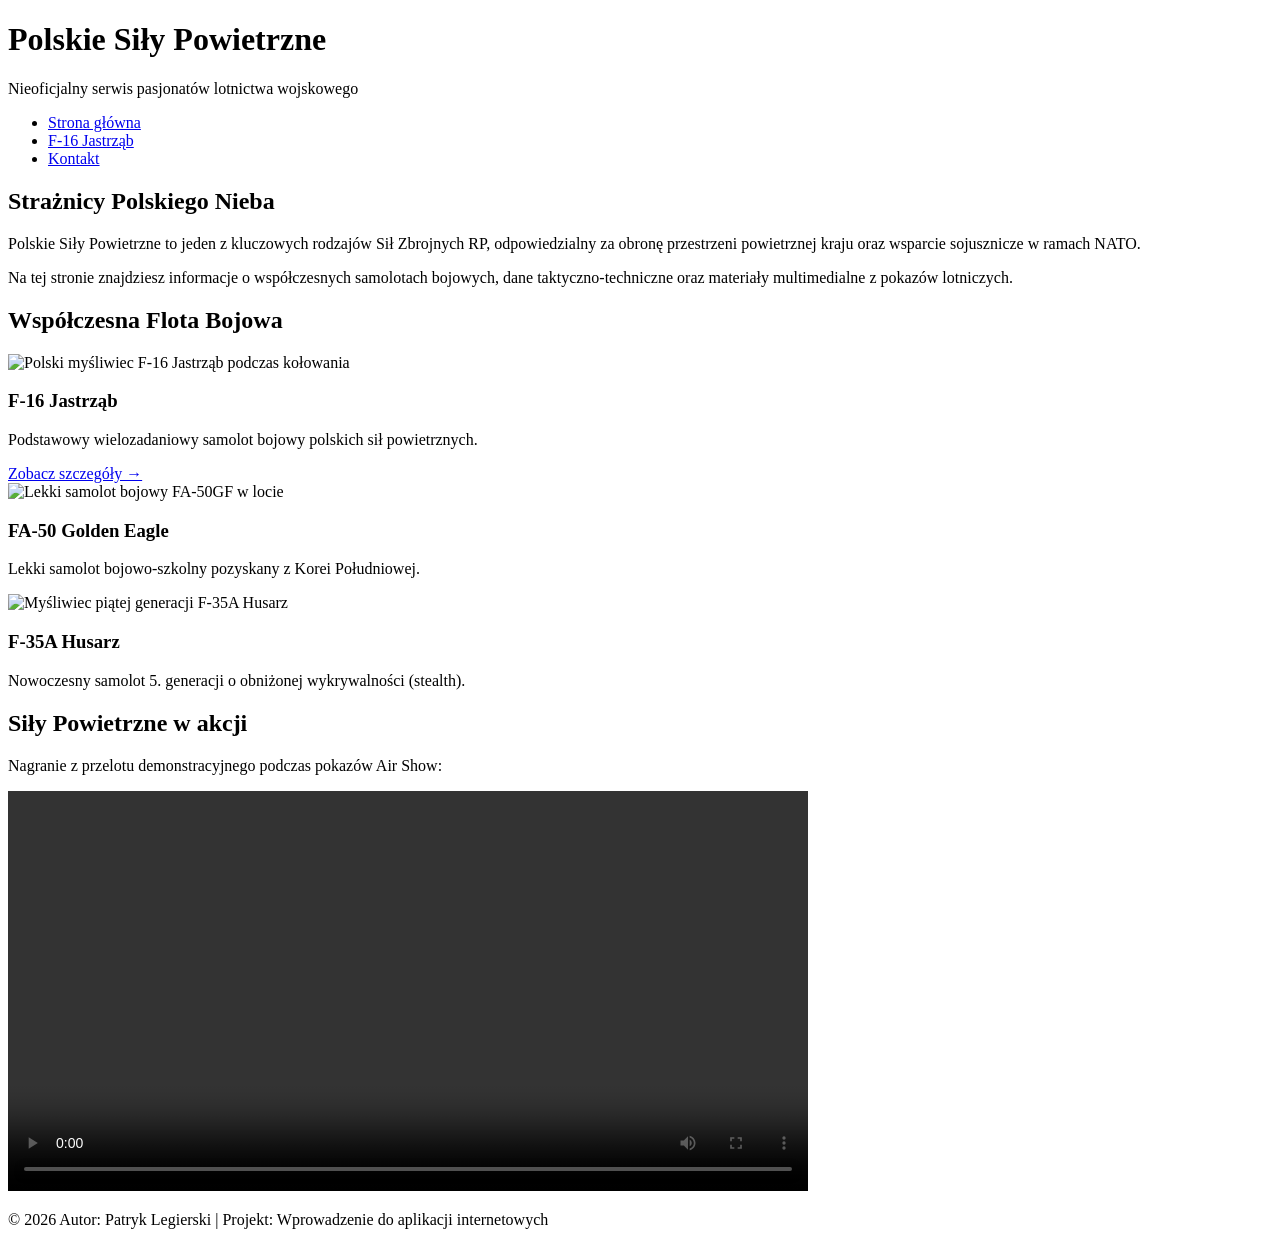
==== Projekt_01/index.html @ e1482752 "work in progress" ====
<!DOCTYPE html>
<html lang="pl">
<head>
    <meta charset="UTF-8">
    <meta name="viewport" content="width=device-width, initial-scale=1.0">
    <title>Polskie Siły Powietrzne - Strona Fanowska</title>
    <!-- Podłączenie wspólnego arkusza stylów CSS -->
    <link rel="stylesheet" href="style.css">
</head>
<body>

    <!-- Spójny nagłówek i nawigacja (taka sama na każdej podstronie) -->
    <header>
        <div class="logo">
            <h1>Polskie Siły Powietrzne</h1>
            <p>Nieoficjalny serwis pasjonatów lotnictwa wojskowego</p>
        </div>

        <nav>
            <ul>
                <li><a href="index.html">Strona główna</a></li>
                <li><a href="f16.html">F-16 Jastrząb</a></li>
                <li><a href="kontakt.html">Kontakt</a></li>
            </ul>
        </nav>
    </header>

    <!-- Główna zawartość strony (zmienia się w zależności od podstrony) -->
    <main>

        <!-- Sekcja 1: Wstęp / Artykuł (adaptacja zadania z Lab 1) -->
        <section id="o-projekcie">
            <article>
                <h2>Strażnicy Polskiego Nieba</h2>
                <p>
                    Polskie Siły Powietrzne to jeden z kluczowych rodzajów Sił Zbrojnych RP, 
                    odpowiedzialny za obronę przestrzeni powietrznej kraju oraz wsparcie 
                    sojusznicze w ramach NATO.
                </p>
                <p>
                    Na tej stronie znajdziesz informacje o współczesnych samolotach bojowych, 
                    dane taktyczno-techniczne oraz materiały multimedialne z pokazów lotniczych.
                </p>
            </article>
        </section>

        <!-- Sekcja 2: Kafelki floty (adaptacja kafelków z Lab 1 pod Flexbox lub Grid) -->
        <section id="flota">
            <h2>Współczesna Flota Bojowa</h2>
            
            <!-- Kontener, któremu w CSS nadasz display: flex lub display: grid -->
            <div class="kafelki-kontener">
                
                <article class="kafelek">
                    <img src="media/f16-miniatura.jpg" alt="Polski myśliwiec F-16 Jastrząb podczas kołowania">
                    <h3>F-16 Jastrząb</h3>
                    <p>Podstawowy wielozadaniowy samolot bojowy polskich sił powietrznych.</p>
                    <a href="f16.html">Zobacz szczegóły &rarr;</a>
                </article>

                <article class="kafelek">
                    <img src="media/fa50-miniatura.jpg" alt="Lekki samolot bojowy FA-50GF w locie">
                    <h3>FA-50 Golden Eagle</h3>
                    <p>Lekki samolot bojowo-szkolny pozyskany z Korei Południowej.</p>
                </article>

                <article class="kafelek">
                    <img src="media/f35-miniatura.jpg" alt="Myśliwiec piątej generacji F-35A Husarz">
                    <h3>F-35A Husarz</h3>
                    <p>Nowoczesny samolot 5. generacji o obniżonej wykrywalności (stealth).</p>
                </article>

            </div>
        </section>

        <!-- Sekcja 3: Multimedia (wymagany element <video>) -->
        <section id="wideo">
            <h2>Siły Powietrzne w akcji</h2>
            <p>Nagranie z przelotu demonstracyjnego podczas pokazów Air Show:</p>
            
            <video controls width="800">
                <source src="media/pokaz-lotniczy.mp4" type="video/mp4">
                Twoja przeglądarka nie obsługuje odtwarzacza wideo HTML5.
            </video>
        </section>

    </main>

    <!--  stopka z imieniem i nazwiskiem  -->
    <footer>
        <p>&copy; 2026 Autor: Patryk Legierski | Projekt: Wprowadzenie do aplikacji internetowych</p>
    </footer>

</body>
</html>
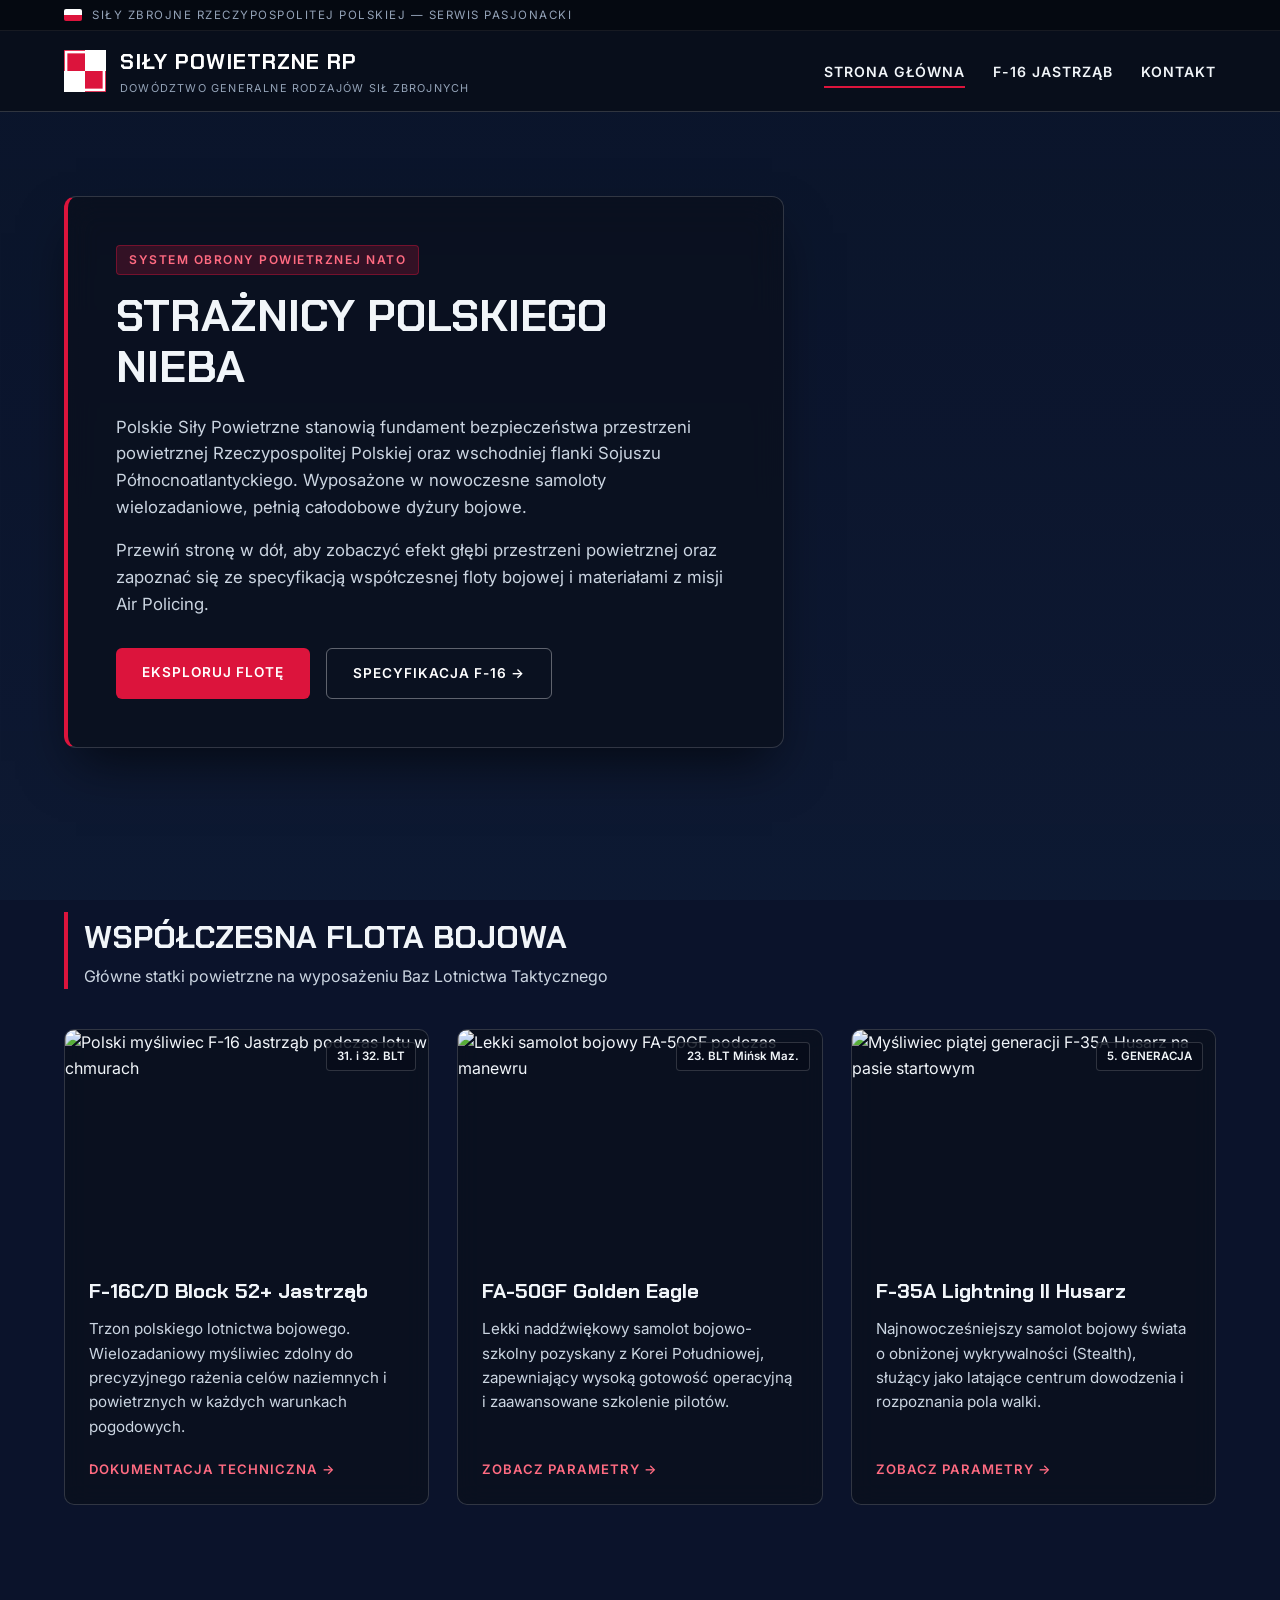
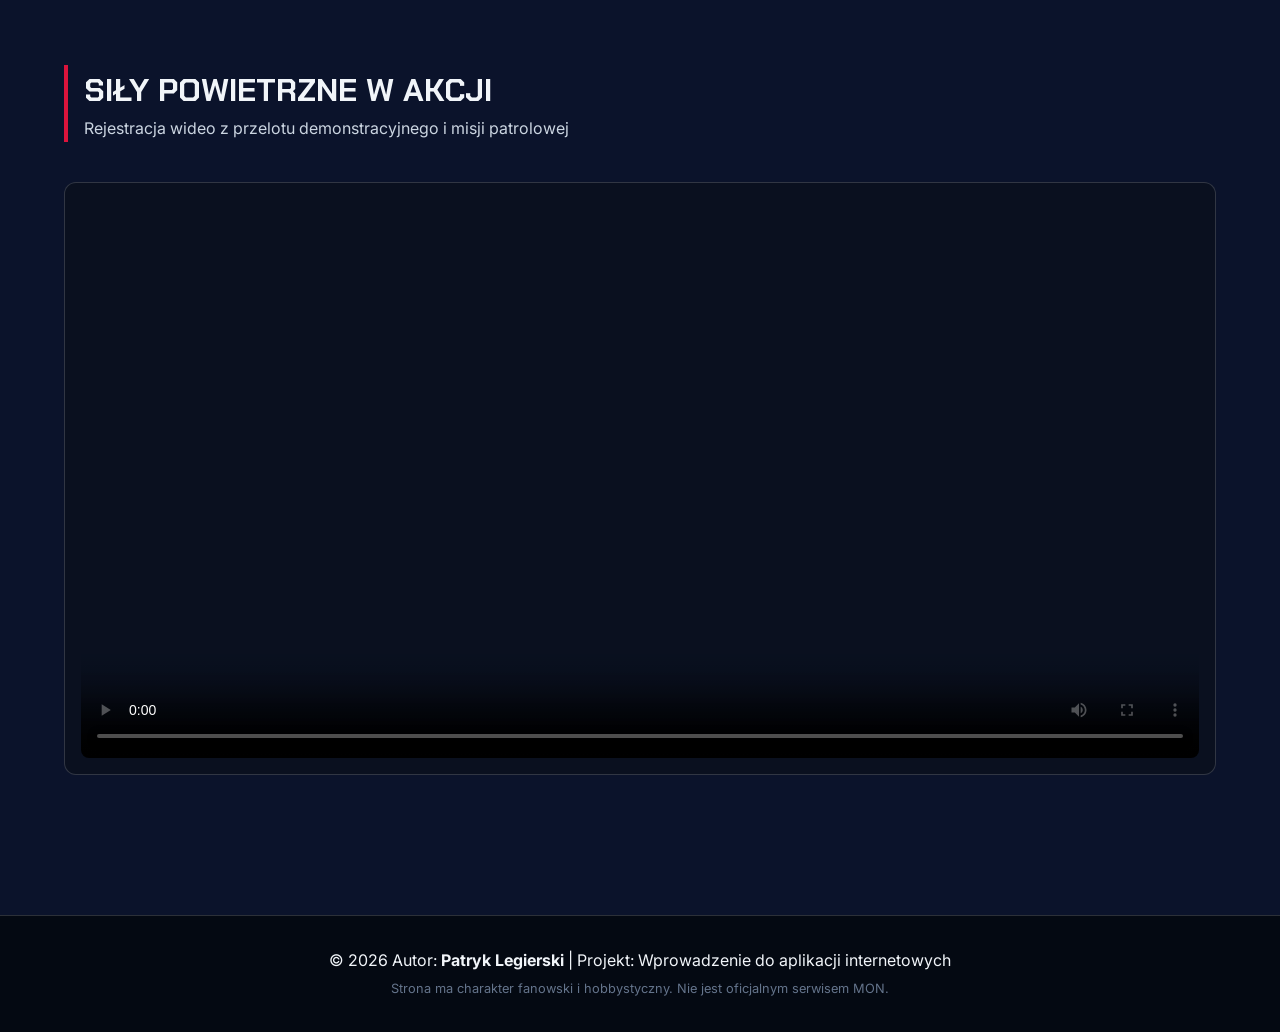
==== commit 0d7ed22f: "index.html almost done" ====
--- a/Projekt_01/index.html
+++ b/Projekt_01/index.html
@@ -3,93 +3,150 @@
 <head>
     <meta charset="UTF-8">
     <meta name="viewport" content="width=device-width, initial-scale=1.0">
-    <title>Polskie Siły Powietrzne - Strona Fanowska</title>
-    <!-- Podłączenie wspólnego arkusza stylów CSS -->
+    <title>Siły Powietrzne RP | Portal Informacyjny</title>
+    <!-- Czcionki Google Fonts w stylu militarnym / nowoczesnym -->
+    <link rel="preconnect" href="https://fonts.googleapis.com">
+    <link rel="preconnect" href="https://fonts.gstatic.com" crossorigin>
+    <link href="https://fonts.googleapis.com/css2?family=Chakra+Petch:wght@600;700&family=Inter:wght@300;400;600&display=swap" rel="stylesheet">
+    <!-- Podłączenie arkusza stylów -->
     <link rel="stylesheet" href="style.css">
 </head>
 <body>
 
-    <!-- Spójny nagłówek i nawigacja (taka sama na każdej podstronie) -->
-    <header>
+<!-- TŁO PARALAKSY: Niebo i chmury reagujące na scrollowanie -->
+<div class="sky-container" aria-hidden="true">
+    <div class="sky-layer"></div>
+    <div class="clouds-layer"></div>
+</div>
+
+<!-- GÓRNY PASEK PAŃSTWOWY + NAWIGACJA -->
+<header class="main-header">
+    <div class="gov-bar">
+        <span class="flag-pl"></span>
+        <span>SIŁY ZBROJNE RZECZYPOSPOLITEJ POLSKIEJ — SERWIS PASJONACKI</span>
+    </div>
+
+    <div class="nav-container">
         <div class="logo">
-            <h1>Polskie Siły Powietrzne</h1>
-            <p>Nieoficjalny serwis pasjonatów lotnictwa wojskowego</p>
+            <!-- Szachownica lotnicza (SVG) -->
+            <svg class="checkerboard" viewBox="0 0 100 100" width="42" height="42">
+                <rect width="100" height="100" fill="#ffffff"/>
+                <rect x="0" y="0" width="50" height="50" fill="#dc143c"/>
+                <rect x="50" y="50" width="50" height="50" fill="#dc143c"/>
+                <rect x="5" y="5" width="90" height="90" fill="none" stroke="#ffffff" stroke-width="6"/>
+            </svg>
+            <div class="logo-text">
+                <h1>SIŁY POWIETRZNE RP</h1>
+                <p>DOWÓDZTWO GENERALNE RODZAJÓW SIŁ ZBROJNYCH</p>
+            </div>
         </div>
 
         <nav>
-            <ul>
-                <li><a href="index.html">Strona główna</a></li>
-                <li><a href="f16.html">F-16 Jastrząb</a></li>
-                <li><a href="kontakt.html">Kontakt</a></li>
+            <ul class="nav-links">
+                <li><a href="index.html" class="active">STRONA GŁÓWNA</a></li>
+                <li><a href="f16.html">F-16 JASTRZĄB</a></li>
+                <li><a href="kontakt.html">KONTAKT</a></li>
             </ul>
         </nav>
-    </header>
+    </div>
+</header>
 
-    <!-- Główna zawartość strony (zmienia się w zależności od podstrony) -->
-    <main>
+<!-- GŁÓWNA ZAWARTOŚĆ -->
+<main>
 
-        <!-- Sekcja 1: Wstęp / Artykuł (adaptacja zadania z Lab 1) -->
-        <section id="o-projekcie">
-            <article>
-                <h2>Strażnicy Polskiego Nieba</h2>
-                <p>
-                    Polskie Siły Powietrzne to jeden z kluczowych rodzajów Sił Zbrojnych RP, 
-                    odpowiedzialny za obronę przestrzeni powietrznej kraju oraz wsparcie 
-                    sojusznicze w ramach NATO.
-                </p>
-                <p>
-                    Na tej stronie znajdziesz informacje o współczesnych samolotach bojowych, 
-                    dane taktyczno-techniczne oraz materiały multimedialne z pokazów lotniczych.
-                </p>
+    <!-- SEKCJA POWITALNA (HERO) + ARTYKUŁ Z LAB 1 -->
+    <section id="o-projekcie" class="hero-section">
+        <article class="hero-card">
+            <span class="badge">SYSTEM OBRONY POWIETRZNEJ NATO</span>
+            <h2>Strażnicy Polskiego Nieba</h2>
+            <p>
+                Polskie Siły Powietrzne stanowią fundament bezpieczeństwa przestrzeni powietrznej
+                Rzeczypospolitej Polskiej oraz wschodniej flanki Sojuszu Północnoatlantyckiego.
+                Wyposażone w nowoczesne samoloty wielozadaniowe, pełnią całodobowe dyżury bojowe.
+            </p>
+            <p>
+                Przewiń stronę w dół, aby zobaczyć efekt głębi przestrzeni powietrznej oraz zapoznać się
+                ze specyfikacją współczesnej floty bojowej i materiałami z misji Air Policing.
+            </p>
+            <div class="hero-buttons">
+                <a href="#flota" class="btn-primary">EKSPLORUJ FLOTĘ</a>
+                <a href="f16.html" class="btn-outline">SPECYFIKACJA F-16 &rarr;</a>
+            </div>
+        </article>
+    </section>
+
+    <!-- SEKCJA KAFELKÓW (CSS GRID / FLEXBOX) -->
+    <section id="flota" class="content-section">
+        <div class="section-header">
+            <h2>Współczesna Flota Bojowa</h2>
+            <p>Główne statki powietrzne na wyposażeniu Baz Lotnictwa Taktycznego</p>
+        </div>
+
+        <div class="kafelki-kontener">
+
+            <article class="kafelek">
+                <div class="kafelek-img-wrap">
+                    <img src="https://images.unsplash.com/photo-1540959733332-eab4deabeeaf?auto=format&fit=crop&w=800&q=80" alt="Polski myśliwiec F-16 Jastrząb podczas lotu w chmurach">
+                    <span class="unit-tag">31. i 32. BLT</span>
+                </div>
+                <div class="kafelek-body">
+                    <h3>F-16C/D Block 52+ Jastrząb</h3>
+                    <p>Trzon polskiego lotnictwa bojowego. Wielozadaniowy myśliwiec zdolny do precyzyjnego rażenia celów naziemnych i powietrznych w każdych warunkach pogodowych.</p>
+                    <a href="f16.html" class="card-link">DOKUMENTACJA TECHNICZNA &rarr;</a>
+                </div>
             </article>
-        </section>
 
-        <!-- Sekcja 2: Kafelki floty (adaptacja kafelków z Lab 1 pod Flexbox lub Grid) -->
-        <section id="flota">
-            <h2>Współczesna Flota Bojowa</h2>
-            
-            <!-- Kontener, któremu w CSS nadasz display: flex lub display: grid -->
-            <div class="kafelki-kontener">
-                
-                <article class="kafelek">
-                    <img src="media/f16-miniatura.jpg" alt="Polski myśliwiec F-16 Jastrząb podczas kołowania">
-                    <h3>F-16 Jastrząb</h3>
-                    <p>Podstawowy wielozadaniowy samolot bojowy polskich sił powietrznych.</p>
-                    <a href="f16.html">Zobacz szczegóły &rarr;</a>
-                </article>
+            <article class="kafelek">
+                <div class="kafelek-img-wrap">
+                    <img src="https://images.unsplash.com/photo-1519074069444-1ba4ea16e66c?auto=format&fit=crop&w=800&q=80" alt="Lekki samolot bojowy FA-50GF podczas manewru">
+                    <span class="unit-tag">23. BLT Mińsk Maz.</span>
+                </div>
+                <div class="kafelek-body">
+                    <h3>FA-50GF Golden Eagle</h3>
+                    <p>Lekki naddźwiękowy samolot bojowo-szkolny pozyskany z Korei Południowej, zapewniający wysoką gotowość operacyjną i zaawansowane szkolenie pilotów.</p>
+                    <a href="f16.html" class="card-link">ZOBACZ PARAMETRY &rarr;</a>
+                </div>
+            </article>
 
-                <article class="kafelek">
-                    <img src="media/fa50-miniatura.jpg" alt="Lekki samolot bojowy FA-50GF w locie">
-                    <h3>FA-50 Golden Eagle</h3>
-                    <p>Lekki samolot bojowo-szkolny pozyskany z Korei Południowej.</p>
-                </article>
+            <article class="kafelek">
+                <div class="kafelek-img-wrap">
+                    <img src="https://images.unsplash.com/photo-1508614589041-895b88991e3e?auto=format&fit=crop&w=800&q=80" alt="Myśliwiec piątej generacji F-35A Husarz na pasie startowym">
+                    <span class="unit-tag">5. GENERACJA</span>
+                </div>
+                <div class="kafelek-body">
+                    <h3>F-35A Lightning II Husarz</h3>
+                    <p>Najnowocześniejszy samolot bojowy świata o obniżonej wykrywalności (Stealth), służący jako latające centrum dowodzenia i rozpoznania pola walki.</p>
+                    <a href="f16.html" class="card-link">ZOBACZ PARAMETRY &rarr;</a>
+                </div>
+            </article>
 
-                <article class="kafelek">
-                    <img src="media/f35-miniatura.jpg" alt="Myśliwiec piątej generacji F-35A Husarz">
-                    <h3>F-35A Husarz</h3>
-                    <p>Nowoczesny samolot 5. generacji o obniżonej wykrywalności (stealth).</p>
-                </article>
+        </div>
+    </section>
 
-            </div>
-        </section>
+    <!-- SEKCJA WIDEO -->
+    <section id="wideo" class="content-section">
+        <div class="section-header">
+            <h2>Siły Powietrzne w akcji</h2>
+            <p>Rejestracja wideo z przelotu demonstracyjnego i misji patrolowej</p>
+        </div>
 
-        <!-- Sekcja 3: Multimedia (wymagany element <video>) -->
-        <section id="wideo">
-            <h2>Siły Powietrzne w akcji</h2>
-            <p>Nagranie z przelotu demonstracyjnego podczas pokazów Air Show:</p>
-            
-            <video controls width="800">
-                <source src="media/pokaz-lotniczy.mp4" type="video/mp4">
+        <div class="video-wrapper">
+            <video controls poster="https://images.unsplash.com/photo-1540959733332-eab4deabeeaf?auto=format&fit=crop&w=1200&q=80">
+                <source src="https://www.w3schools.com/html/mov_bbb.mp4" type="video/mp4">
                 Twoja przeglądarka nie obsługuje odtwarzacza wideo HTML5.
             </video>
-        </section>
+        </div>
+    </section>
 
-    </main>
+</main>
 
-    <!--  stopka z imieniem i nazwiskiem  -->
-    <footer>
-        <p>&copy; 2026 Autor: Patryk Legierski | Projekt: Wprowadzenie do aplikacji internetowych</p>
-    </footer>
+<!-- STOPKA -->
+<footer>
+    <div class="footer-inner">
+        <p>&copy; 2026 Autor: <strong>Patryk Legierski</strong> | Projekt: Wprowadzenie do aplikacji internetowych</p>
+        <p class="footer-note">Strona ma charakter fanowski i hobbystyczny. Nie jest oficjalnym serwisem MON.</p>
+    </div>
+</footer>
 
 </body>
 </html>
--- a/Projekt_01/style.css
+++ b/Projekt_01/style.css
@@ -0,0 +1,375 @@
+* {
+    margin: 0;
+    padding: 0;
+    box-sizing: border-box;
+}
+
+:root {
+    --crimson: #dc143c;
+    --dark-navy: rgba(10, 17, 30, 0.82);
+    --glass-border: rgba(255, 255, 255, 0.16);
+    --text-light: #f1f5f9;
+    --text-muted: #cbd5e1;
+}
+
+html {
+    scroll-behavior: smooth;
+}
+
+body {
+    font-family: 'Inter', sans-serif;
+    color: var(--text-light);
+    background-color: #0b132b;
+    line-height: 1.6;
+    overflow-x: hidden;
+}
+
+.sky-container {
+    position: fixed;
+    top: 0;
+    left: 0;
+    width: 100%;
+    height: 100vh;
+    z-index: -1;
+    overflow: hidden;
+}
+
+.sky-layer {
+    position: absolute;
+    inset: -15% 0;
+    background-image:
+            linear-gradient(to bottom, rgba(10, 20, 40, 0.65), rgba(15, 28, 55, 0.75)),
+            url('https://images.unsplash.com/photo-1513002749550-c59d786b8e6c?auto=format&fit=crop&w=2000&q=80');
+    background-size: cover;
+    background-position: center 0%;
+    animation: moveSky linear both;
+    animation-timeline: scroll(root);
+}
+
+
+.clouds-layer {
+    position: absolute;
+    inset: -25% 0;
+    background-image: url('https://images.unsplash.com/photo-1534088568595-a066f410bcda?auto=format&fit=crop&w=2000&q=80');
+    background-size: cover;
+    background-position: center 100%;
+    opacity: 0.35;
+    mix-blend-mode: screen;
+    animation: moveClouds linear both;
+    animation-timeline: scroll(root);
+}
+
+@keyframes moveSky {
+    from { transform: translateY(0%) scale(1); }
+    to   { transform: translateY(-10%) scale(1.06); }
+}
+
+@keyframes moveClouds {
+    from { transform: translateY(8%) scale(1); }
+    to   { transform: translateY(-18%) scale(1.18); }
+}
+
+.main-header {
+    position: sticky;
+    top: 0;
+    z-index: 100;
+    background: rgba(8, 14, 26, 0.88);
+    backdrop-filter: blur(14px);
+    border-bottom: 1px solid var(--glass-border);
+}
+
+.gov-bar {
+    background: #050911;
+    font-size: 0.72rem;
+    letter-spacing: 1.5px;
+    padding: 6px 5%;
+    display: flex;
+    align-items: center;
+    gap: 10px;
+    color: #94a3b8;
+    border-bottom: 1px solid rgba(255, 255, 255, 0.07);
+}
+
+.flag-pl {
+    display: inline-block;
+    width: 18px;
+    height: 12px;
+    background: linear-gradient(to bottom, #ffffff 50%, #dc143c 50%);
+    border-radius: 2px;
+}
+
+.nav-container {
+    max-width: 1280px;
+    margin: 0 auto;
+    padding: 14px 5%;
+    display: flex;
+    justify-content: space-between;
+    align-items: center;
+    flex-wrap: wrap;
+    gap: 20px;
+}
+
+.logo {
+    display: flex;
+    align-items: center;
+    gap: 14px;
+}
+
+.logo-text h1 {
+    font-family: 'Chakra Petch', sans-serif;
+    font-size: 1.35rem;
+    letter-spacing: 1px;
+    color: #ffffff;
+}
+
+.logo-text p {
+    font-size: 0.68rem;
+    letter-spacing: 1.2px;
+    color: #94a3b8;
+}
+
+.nav-links {
+    list-style: none;
+    display: flex;
+    gap: 28px;
+}
+
+.nav-links a {
+    color: var(--text-light);
+    text-decoration: none;
+    font-size: 0.88rem;
+    font-weight: 600;
+    letter-spacing: 1px;
+    padding: 8px 0;
+    position: relative;
+    transition: color 0.25s;
+}
+
+.nav-links a::after {
+    content: '';
+    position: absolute;
+    bottom: 0;
+    left: 0;
+    width: 0%;
+    height: 2px;
+    background: var(--crimson);
+    transition: width 0.3s ease;
+}
+
+.nav-links a:hover::after,
+.nav-links a.active::after {
+    width: 100%;
+}
+
+main {
+    max-width: 1280px;
+    margin: 0 auto;
+    padding: 0 5%;
+}
+
+.hero-section {
+    min-height: 80vh;
+    display: flex;
+    align-items: center;
+    padding: 60px 0;
+}
+
+.hero-card {
+    max-width: 720px;
+    background: var(--dark-navy);
+    backdrop-filter: blur(16px);
+    padding: 48px;
+    border-radius: 12px;
+    border: 1px solid var(--glass-border);
+    border-left: 4px solid var(--crimson);
+    box-shadow: 0 25px 50px -12px rgba(0, 0, 0, 0.6);
+}
+
+.badge {
+    display: inline-block;
+    background: rgba(220, 20, 60, 0.2);
+    color: #ff6b81;
+    border: 1px solid rgba(220, 20, 60, 0.4);
+    font-size: 0.75rem;
+    font-weight: 600;
+    letter-spacing: 1.5px;
+    padding: 4px 12px;
+    border-radius: 4px;
+    margin-bottom: 16px;
+}
+
+.hero-card h2 {
+    font-family: 'Chakra Petch', sans-serif;
+    font-size: 2.8rem;
+    line-height: 1.15;
+    margin-bottom: 20px;
+    text-transform: uppercase;
+}
+
+.hero-card p {
+    color: var(--text-muted);
+    font-size: 1.05rem;
+    margin-bottom: 16px;
+}
+
+.hero-buttons {
+    margin-top: 30px;
+    display: flex;
+    gap: 16px;
+    flex-wrap: wrap;
+}
+
+.btn-primary, .btn-outline {
+    text-decoration: none;
+    font-size: 0.85rem;
+    font-weight: 600;
+    letter-spacing: 1px;
+    padding: 14px 26px;
+    border-radius: 6px;
+    transition: all 0.25s ease;
+}
+
+.btn-primary {
+    background: var(--crimson);
+    color: #ffffff;
+}
+
+.btn-primary:hover {
+    background: #b81032;
+    transform: translateY(-2px);
+}
+
+.btn-outline {
+    border: 1px solid rgba(255, 255, 255, 0.35);
+    color: #ffffff;
+}
+
+.btn-outline:hover {
+    background: rgba(255, 255, 255, 0.1);
+}
+
+.content-section {
+    padding: 80px 0;
+}
+
+.section-header {
+    margin-bottom: 40px;
+    border-left: 4px solid var(--crimson);
+    padding-left: 16px;
+}
+
+.section-header h2 {
+    font-family: 'Chakra Petch', sans-serif;
+    font-size: 2rem;
+    text-transform: uppercase;
+}
+
+.section-header p {
+    color: var(--text-muted);
+}
+
+.kafelki-kontener {
+    display: grid;
+    grid-template-columns: repeat(auto-fit, minmax(320px, 1fr));
+    gap: 28px;
+}
+
+.kafelek {
+    background: var(--dark-navy);
+    backdrop-filter: blur(12px);
+    border: 1px solid var(--glass-border);
+    border-radius: 10px;
+    overflow: hidden;
+    display: flex;
+    flex-direction: column;
+    transition: transform 0.3s ease, border-color 0.3s ease;
+}
+
+.kafelek:hover {
+    transform: translateY(-8px);
+    border-color: rgba(220, 20, 60, 0.6);
+}
+
+.kafelek-img-wrap {
+    position: relative;
+    height: 220px;
+    overflow: hidden;
+}
+
+.kafelek-img-wrap img {
+    width: 100%;
+    height: 100%;
+    object-fit: cover;
+    transition: transform 0.5s ease;
+}
+
+.kafelek:hover .kafelek-img-wrap img {
+    transform: scale(1.07);
+}
+
+.unit-tag {
+    position: absolute;
+    top: 12px;
+    right: 12px;
+    background: rgba(8, 14, 26, 0.85);
+    border: 1px solid var(--glass-border);
+    padding: 4px 10px;
+    font-size: 0.72rem;
+    font-weight: 600;
+    border-radius: 4px;
+}
+
+.kafelek-body {
+    padding: 24px;
+    display: flex;
+    flex-direction: column;
+    flex-grow: 1;
+}
+
+.kafelek-body h3 {
+    font-family: 'Chakra Petch', sans-serif;
+    font-size: 1.3rem;
+    margin-bottom: 10px;
+}
+
+.kafelek-body p {
+    color: var(--text-muted);
+    font-size: 0.95rem;
+    margin-bottom: 20px;
+    flex-grow: 1;
+}
+
+.card-link {
+    color: #ff6b81;
+    text-decoration: none;
+    font-size: 0.82rem;
+    font-weight: 600;
+    letter-spacing: 1px;
+}
+
+.video-wrapper {
+    background: var(--dark-navy);
+    padding: 16px;
+    border-radius: 12px;
+    border: 1px solid var(--glass-border);
+}
+
+.video-wrapper video {
+    width: 100%;
+    border-radius: 8px;
+    display: block;
+}
+
+footer {
+    background: rgba(5, 9, 17, 0.95);
+    border-top: 1px solid var(--glass-border);
+    padding: 32px 5%;
+    margin-top: 60px;
+    text-align: center;
+}
+
+.footer-note {
+    font-size: 0.8rem;
+    color: #64748b;
+    margin-top: 6px;
+}
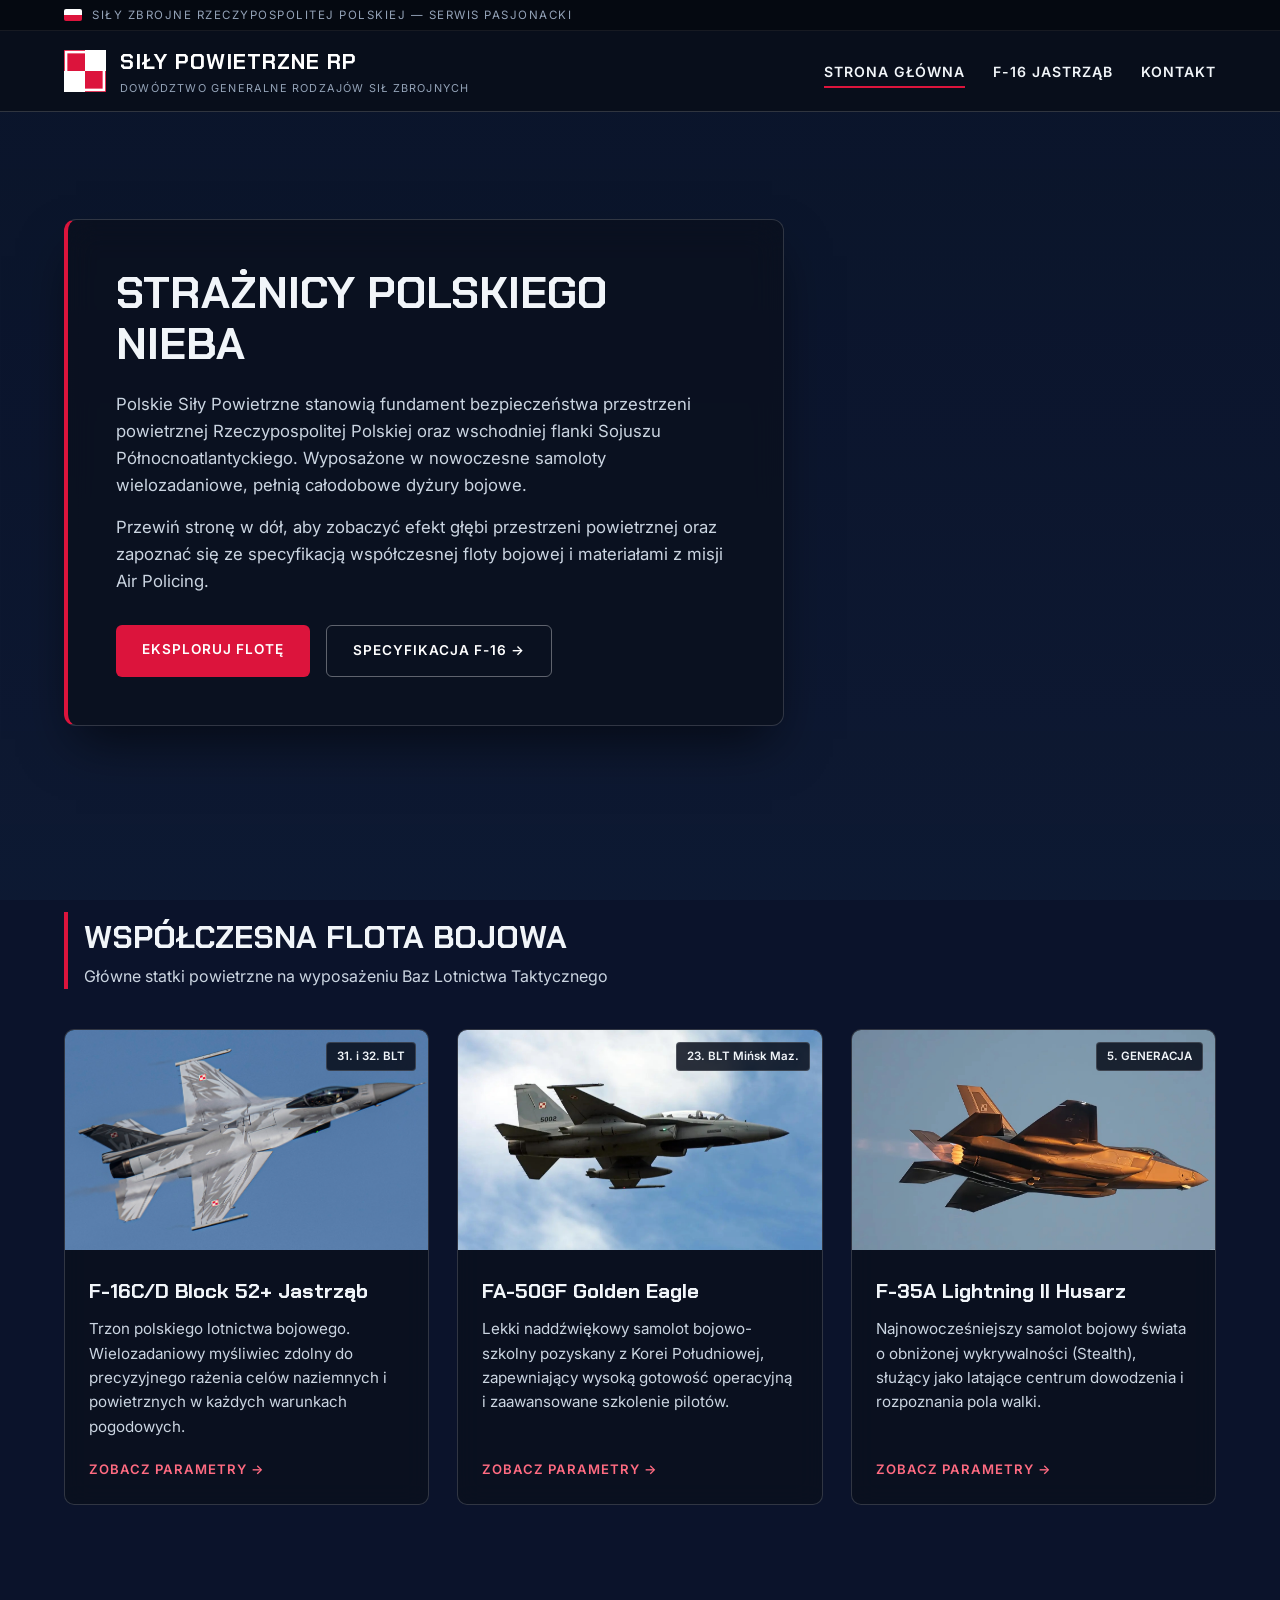
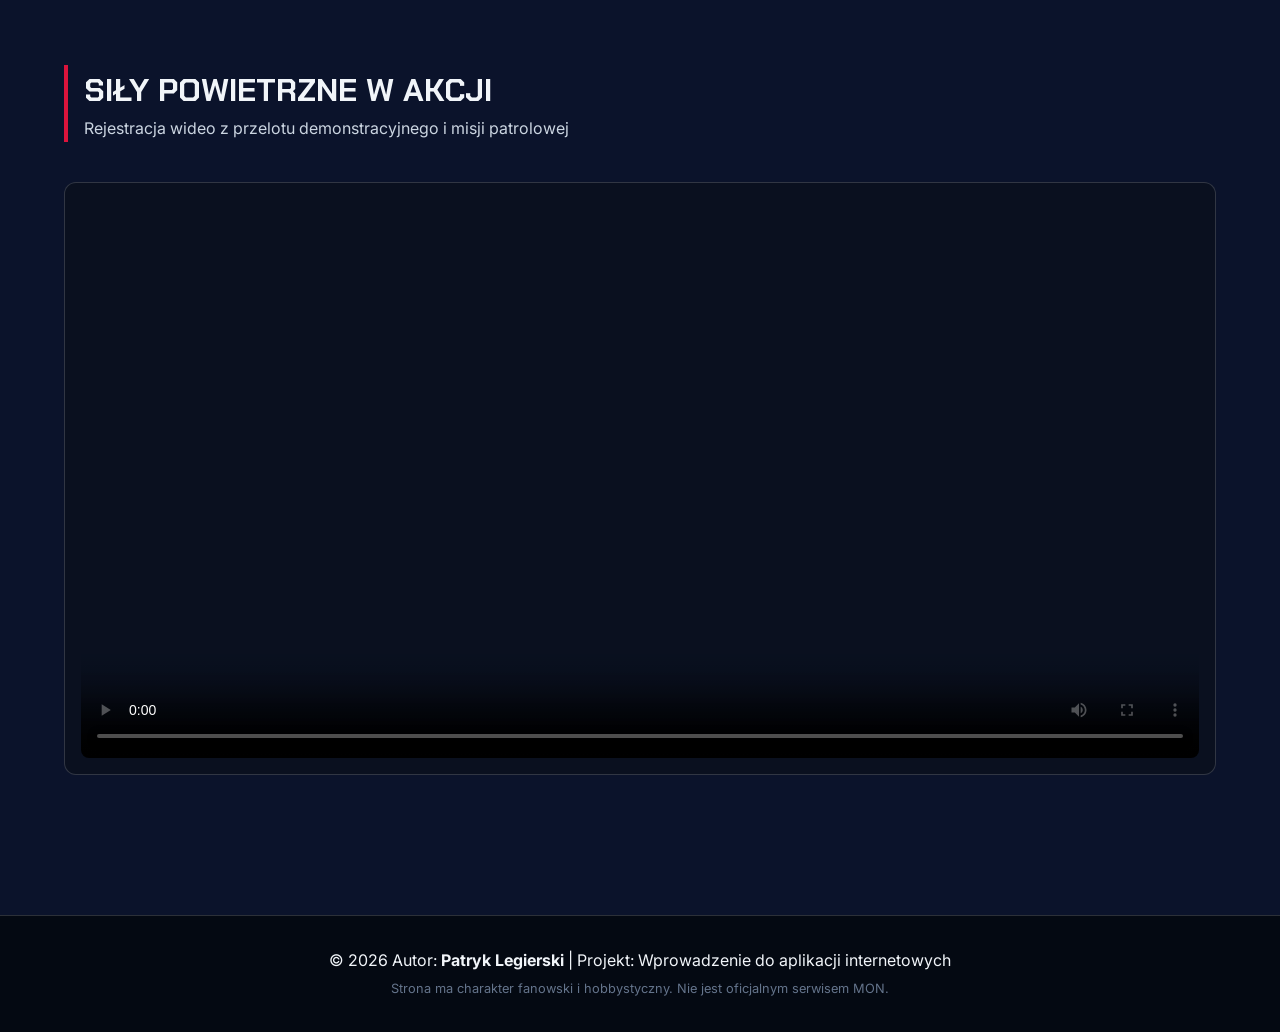
==== commit 75922c56: "pierwsze zdjecia" ====
--- a/Projekt_01/index.html
+++ b/Projekt_01/index.html
@@ -57,7 +57,7 @@
     <!-- SEKCJA POWITALNA (HERO) + ARTYKUŁ Z LAB 1 -->
     <section id="o-projekcie" class="hero-section">
         <article class="hero-card">
-            <span class="badge">SYSTEM OBRONY POWIETRZNEJ NATO</span>
+            <!--<span class="badge">SYSTEM OBRONY POWIETRZNEJ NATO</span>-->
             <h2>Strażnicy Polskiego Nieba</h2>
             <p>
                 Polskie Siły Powietrzne stanowią fundament bezpieczeństwa przestrzeni powietrznej
@@ -86,19 +86,19 @@
 
             <article class="kafelek">
                 <div class="kafelek-img-wrap">
-                    <img src="https://images.unsplash.com/photo-1540959733332-eab4deabeeaf?auto=format&fit=crop&w=800&q=80" alt="Polski myśliwiec F-16 Jastrząb podczas lotu w chmurach">
+                    <img src="f16_image1.jpg" alt="Polski myśliwiec F-16 Jastrząb podczas lotu w chmurach">
                     <span class="unit-tag">31. i 32. BLT</span>
                 </div>
                 <div class="kafelek-body">
                     <h3>F-16C/D Block 52+ Jastrząb</h3>
                     <p>Trzon polskiego lotnictwa bojowego. Wielozadaniowy myśliwiec zdolny do precyzyjnego rażenia celów naziemnych i powietrznych w każdych warunkach pogodowych.</p>
-                    <a href="f16.html" class="card-link">DOKUMENTACJA TECHNICZNA &rarr;</a>
+                    <a href="f16.html" class="card-link">ZOBACZ PARAMETRY &rarr;</a>
                 </div>
             </article>
 
             <article class="kafelek">
                 <div class="kafelek-img-wrap">
-                    <img src="https://images.unsplash.com/photo-1519074069444-1ba4ea16e66c?auto=format&fit=crop&w=800&q=80" alt="Lekki samolot bojowy FA-50GF podczas manewru">
+                    <img src="fa50_image1.jpeg" alt="Lekki samolot bojowy FA-50GF podczas manewru">
                     <span class="unit-tag">23. BLT Mińsk Maz.</span>
                 </div>
                 <div class="kafelek-body">
@@ -110,7 +110,7 @@
 
             <article class="kafelek">
                 <div class="kafelek-img-wrap">
-                    <img src="https://images.unsplash.com/photo-1508614589041-895b88991e3e?auto=format&fit=crop&w=800&q=80" alt="Myśliwiec piątej generacji F-35A Husarz na pasie startowym">
+                    <img src="f35_image1.jpeg" alt="Myśliwiec piątej generacji F-35A Husarz na pasie startowym">
                     <span class="unit-tag">5. GENERACJA</span>
                 </div>
                 <div class="kafelek-body">
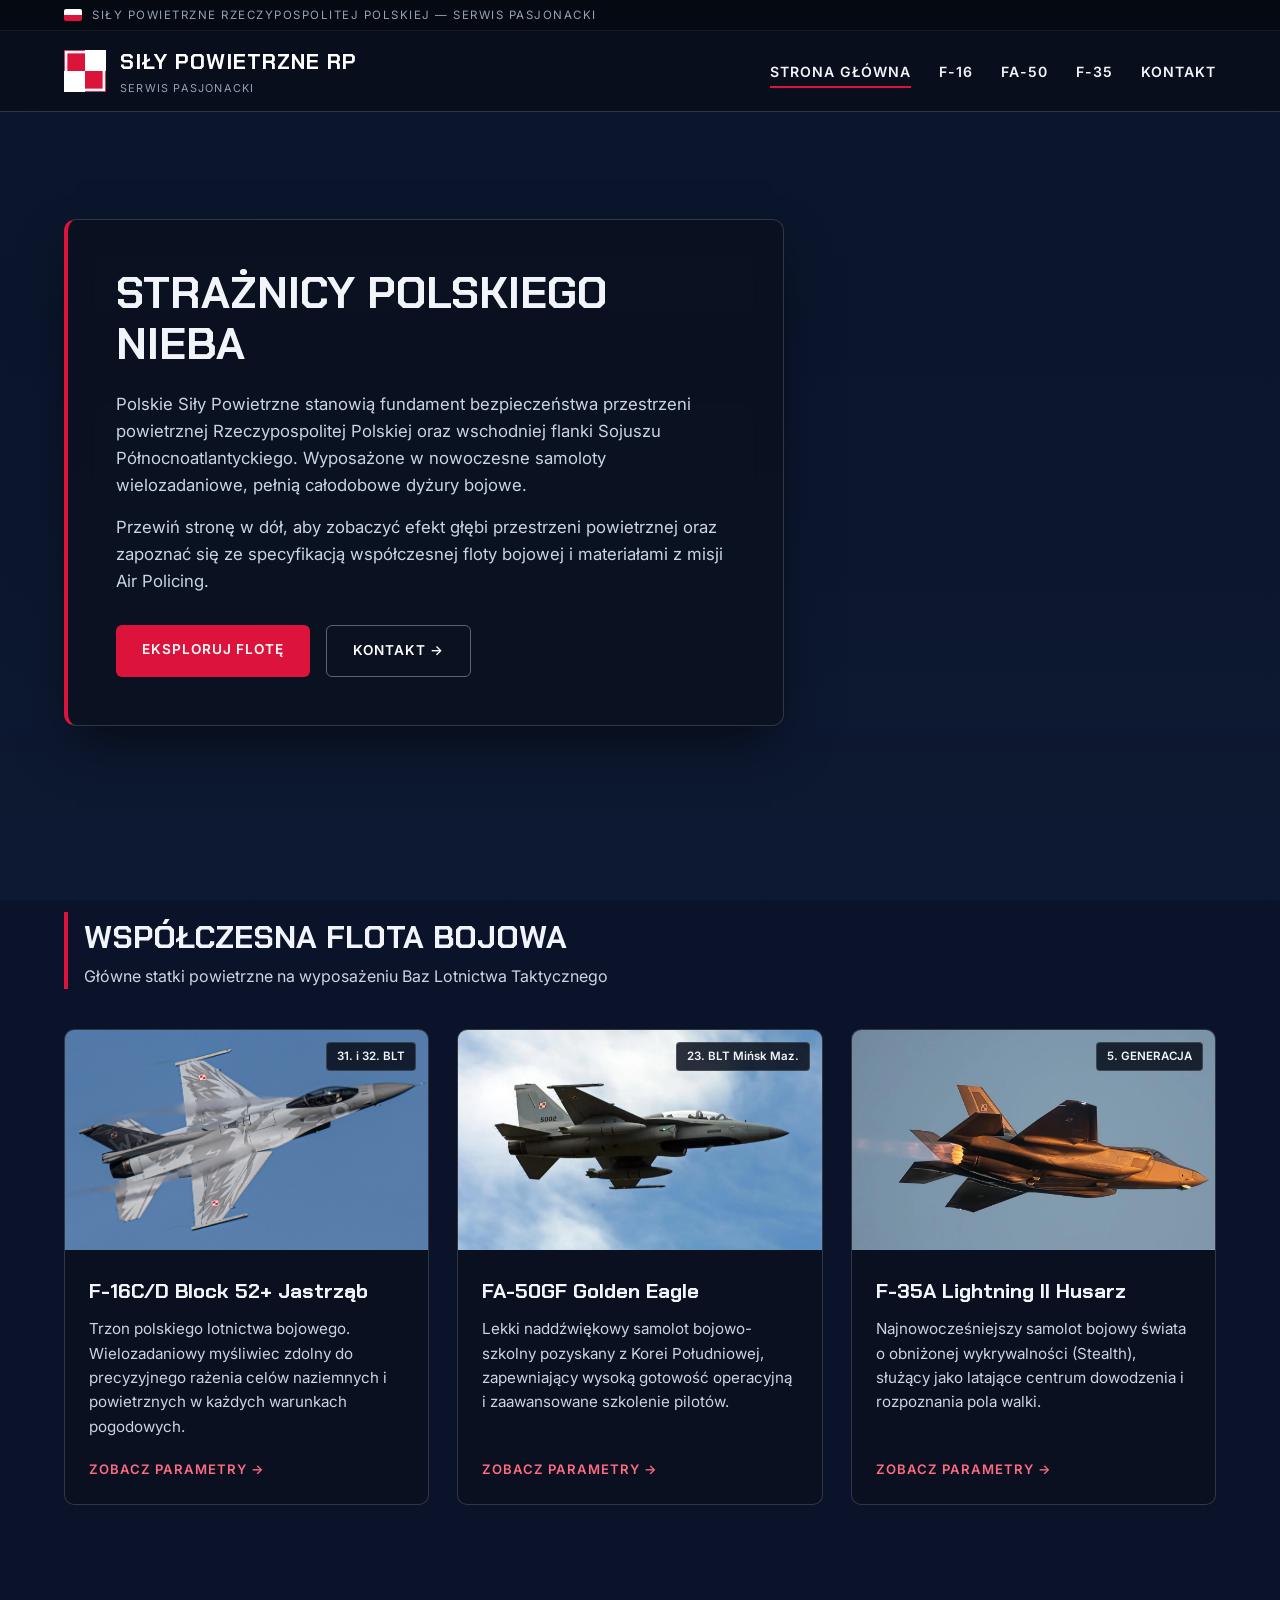
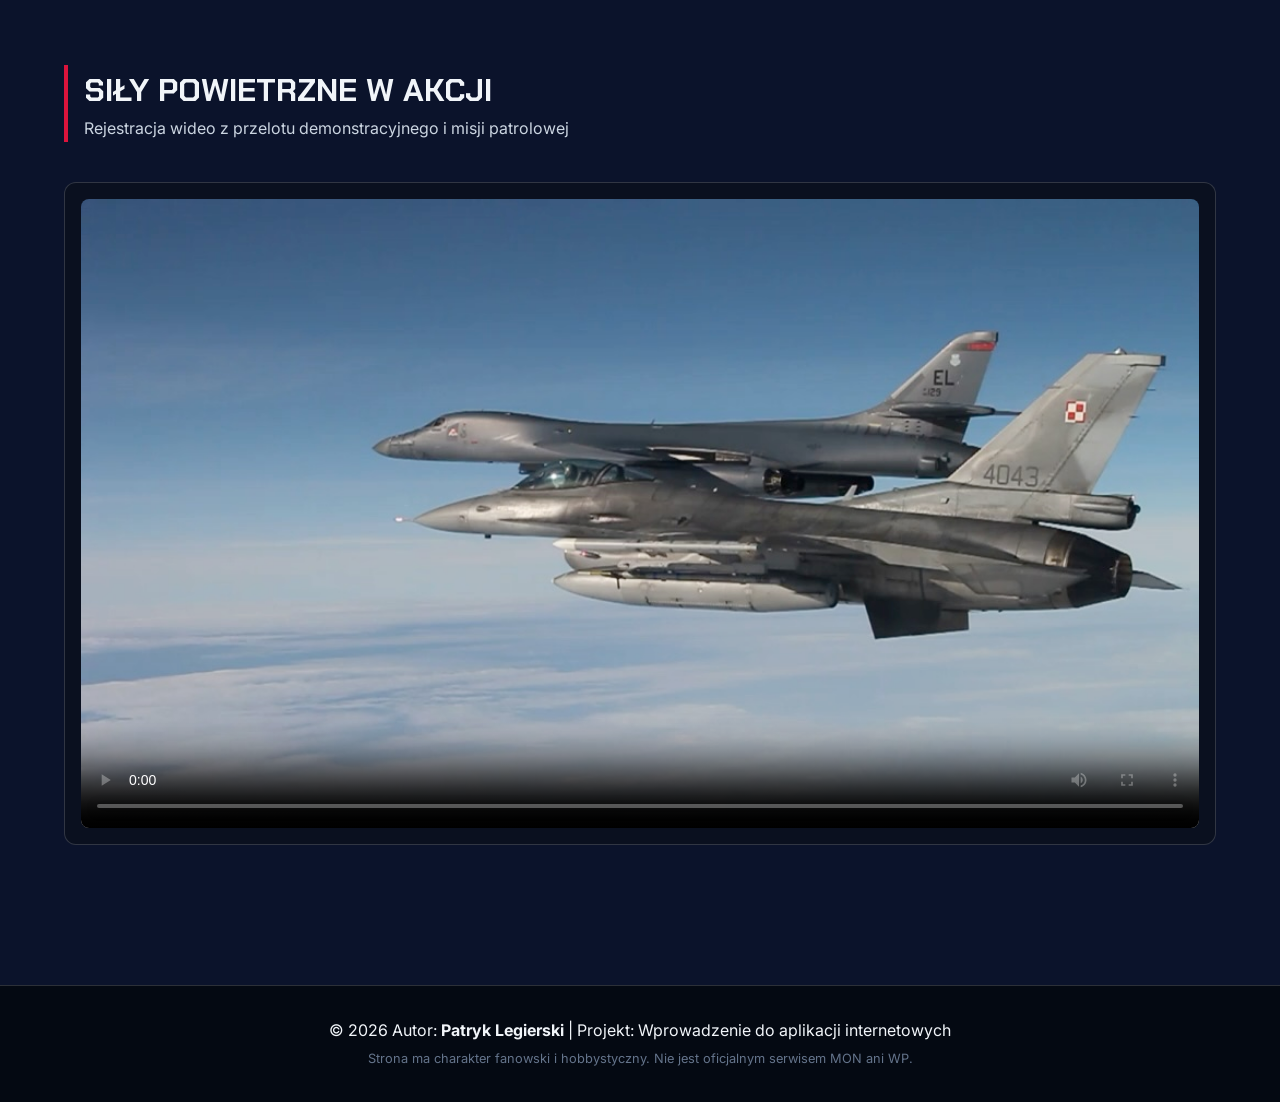
==== commit 22a9dd08: "index v1.0" ====
--- a/Projekt_01/index.html
+++ b/Projekt_01/index.html
@@ -9,7 +9,7 @@
     <link rel="preconnect" href="https://fonts.gstatic.com" crossorigin>
     <link href="https://fonts.googleapis.com/css2?family=Chakra+Petch:wght@600;700&family=Inter:wght@300;400;600&display=swap" rel="stylesheet">
     <!-- Podłączenie arkusza stylów -->
-    <link rel="stylesheet" href="style.css">
+    <link rel="stylesheet" href="css/style.css">
 </head>
 <body>
 
@@ -23,12 +23,12 @@
 <header class="main-header">
     <div class="gov-bar">
         <span class="flag-pl"></span>
-        <span>SIŁY ZBROJNE RZECZYPOSPOLITEJ POLSKIEJ — SERWIS PASJONACKI</span>
+        <span>SIŁY POWIETRZNE RZECZYPOSPOLITEJ POLSKIEJ — SERWIS PASJONACKI</span>
     </div>
 
     <div class="nav-container">
         <div class="logo">
-            <!-- Szachownica lotnicza (SVG) -->
+            <!-- Szachownica  -->
             <svg class="checkerboard" viewBox="0 0 100 100" width="42" height="42">
                 <rect width="100" height="100" fill="#ffffff"/>
                 <rect x="0" y="0" width="50" height="50" fill="#dc143c"/>
@@ -37,14 +37,16 @@
             </svg>
             <div class="logo-text">
                 <h1>SIŁY POWIETRZNE RP</h1>
-                <p>DOWÓDZTWO GENERALNE RODZAJÓW SIŁ ZBROJNYCH</p>
+                <p>SERWIS PASJONACKI</p>
             </div>
         </div>
 
         <nav>
             <ul class="nav-links">
                 <li><a href="index.html" class="active">STRONA GŁÓWNA</a></li>
-                <li><a href="f16.html">F-16 JASTRZĄB</a></li>
+                <li><a href="f16.html">F-16</a></li>
+                <li><a href="fa50.html">FA-50</a></li>
+                <li><a href="f35.html">F-35</a></li>
                 <li><a href="kontakt.html">KONTAKT</a></li>
             </ul>
         </nav>
@@ -70,7 +72,7 @@
             </p>
             <div class="hero-buttons">
                 <a href="#flota" class="btn-primary">EKSPLORUJ FLOTĘ</a>
-                <a href="f16.html" class="btn-outline">SPECYFIKACJA F-16 &rarr;</a>
+                <a href="kontakt.html" class="btn-outline">KONTAKT &rarr;</a>
             </div>
         </article>
     </section>
@@ -86,7 +88,7 @@
 
             <article class="kafelek">
                 <div class="kafelek-img-wrap">
-                    <img src="f16_image1.jpg" alt="Polski myśliwiec F-16 Jastrząb podczas lotu w chmurach">
+                    <img src="assets/img/f16_image1.jpg" alt="Polski myśliwiec F-16 Jastrząb podczas lotu w chmurach">
                     <span class="unit-tag">31. i 32. BLT</span>
                 </div>
                 <div class="kafelek-body">
@@ -98,25 +100,25 @@
 
             <article class="kafelek">
                 <div class="kafelek-img-wrap">
-                    <img src="fa50_image1.jpeg" alt="Lekki samolot bojowy FA-50GF podczas manewru">
+                    <img src="assets/img/fa50_image1.jpeg" alt="Lekki samolot bojowy FA-50GF podczas manewru">
                     <span class="unit-tag">23. BLT Mińsk Maz.</span>
                 </div>
                 <div class="kafelek-body">
                     <h3>FA-50GF Golden Eagle</h3>
                     <p>Lekki naddźwiękowy samolot bojowo-szkolny pozyskany z Korei Południowej, zapewniający wysoką gotowość operacyjną i zaawansowane szkolenie pilotów.</p>
-                    <a href="f16.html" class="card-link">ZOBACZ PARAMETRY &rarr;</a>
+                    <a href="fa50.html" class="card-link">ZOBACZ PARAMETRY &rarr;</a>
                 </div>
             </article>
 
             <article class="kafelek">
                 <div class="kafelek-img-wrap">
-                    <img src="f35_image1.jpeg" alt="Myśliwiec piątej generacji F-35A Husarz na pasie startowym">
+                    <img src="assets/img/f35_image1.jpeg" alt="Myśliwiec piątej generacji F-35A Husarz na pasie startowym">
                     <span class="unit-tag">5. GENERACJA</span>
                 </div>
                 <div class="kafelek-body">
                     <h3>F-35A Lightning II Husarz</h3>
                     <p>Najnowocześniejszy samolot bojowy świata o obniżonej wykrywalności (Stealth), służący jako latające centrum dowodzenia i rozpoznania pola walki.</p>
-                    <a href="f16.html" class="card-link">ZOBACZ PARAMETRY &rarr;</a>
+                    <a href="f35.html" class="card-link">ZOBACZ PARAMETRY &rarr;</a>
                 </div>
             </article>
 
@@ -131,8 +133,8 @@
         </div>
 
         <div class="video-wrapper">
-            <video controls poster="https://images.unsplash.com/photo-1540959733332-eab4deabeeaf?auto=format&fit=crop&w=1200&q=80">
-                <source src="https://www.w3schools.com/html/mov_bbb.mp4" type="video/mp4">
+            <video controls poster="assets/img/f16_minaturka.jpg">
+                <source src="assets/video/f16_video1.mp4" type="video/mp4">
                 Twoja przeglądarka nie obsługuje odtwarzacza wideo HTML5.
             </video>
         </div>
@@ -144,7 +146,7 @@
 <footer>
     <div class="footer-inner">
         <p>&copy; 2026 Autor: <strong>Patryk Legierski</strong> | Projekt: Wprowadzenie do aplikacji internetowych</p>
-        <p class="footer-note">Strona ma charakter fanowski i hobbystyczny. Nie jest oficjalnym serwisem MON.</p>
+        <p class="footer-note">Strona ma charakter fanowski i hobbystyczny. Nie jest oficjalnym serwisem MON ani WP.</p>
     </div>
 </footer>
 
--- a/Projekt_01/css/style.css
+++ b/Projekt_01/css/style.css
@@ -0,0 +1,375 @@
+* {
+    margin: 0;
+    padding: 0;
+    box-sizing: border-box;
+}
+
+:root {
+    --crimson: #dc143c;
+    --dark-navy: rgba(10, 17, 30, 0.82);
+    --glass-border: rgba(255, 255, 255, 0.16);
+    --text-light: #f1f5f9;
+    --text-muted: #cbd5e1;
+}
+
+html {
+    scroll-behavior: smooth;
+}
+
+body {
+    font-family: 'Inter', sans-serif;
+    color: var(--text-light);
+    background-color: #0b132b;
+    line-height: 1.6;
+    overflow-x: hidden;
+}
+
+.sky-container {
+    position: fixed;
+    top: 0;
+    left: 0;
+    width: 100%;
+    height: 100vh;
+    z-index: -1;
+    overflow: hidden;
+}
+
+.sky-layer {
+    position: absolute;
+    inset: -15% 0;
+    background-image:
+            linear-gradient(to bottom, rgba(10, 20, 40, 0.65), rgba(15, 28, 55, 0.75)),
+            url('https://images.unsplash.com/photo-1513002749550-c59d786b8e6c?auto=format&fit=crop&w=2000&q=80');
+    background-size: cover;
+    background-position: center 0%;
+    animation: moveSky linear both;
+    animation-timeline: scroll(root);
+}
+
+
+.clouds-layer {
+    position: absolute;
+    inset: -25% 0;
+    background-image: url('https://images.unsplash.com/photo-1534088568595-a066f410bcda?auto=format&fit=crop&w=2000&q=80');
+    background-size: cover;
+    background-position: center 100%;
+    opacity: 0.35;
+    mix-blend-mode: screen;
+    animation: moveClouds linear both;
+    animation-timeline: scroll(root);
+}
+
+@keyframes moveSky {
+    from { transform: translateY(0%) scale(1); }
+    to   { transform: translateY(-10%) scale(1.06); }
+}
+
+@keyframes moveClouds {
+    from { transform: translateY(8%) scale(1); }
+    to   { transform: translateY(-18%) scale(1.18); }
+}
+
+.main-header {
+    position: sticky;
+    top: 0;
+    z-index: 100;
+    background: rgba(8, 14, 26, 0.88);
+    backdrop-filter: blur(14px);
+    border-bottom: 1px solid var(--glass-border);
+}
+
+.gov-bar {
+    background: #050911;
+    font-size: 0.72rem;
+    letter-spacing: 1.5px;
+    padding: 6px 5%;
+    display: flex;
+    align-items: center;
+    gap: 10px;
+    color: #94a3b8;
+    border-bottom: 1px solid rgba(255, 255, 255, 0.07);
+}
+
+.flag-pl {
+    display: inline-block;
+    width: 18px;
+    height: 12px;
+    background: linear-gradient(to bottom, #ffffff 50%, #dc143c 50%);
+    border-radius: 2px;
+}
+
+.nav-container {
+    max-width: 1280px;
+    margin: 0 auto;
+    padding: 14px 5%;
+    display: flex;
+    justify-content: space-between;
+    align-items: center;
+    flex-wrap: wrap;
+    gap: 20px;
+}
+
+.logo {
+    display: flex;
+    align-items: center;
+    gap: 14px;
+}
+
+.logo-text h1 {
+    font-family: 'Chakra Petch', sans-serif;
+    font-size: 1.35rem;
+    letter-spacing: 1px;
+    color: #ffffff;
+}
+
+.logo-text p {
+    font-size: 0.68rem;
+    letter-spacing: 1.2px;
+    color: #94a3b8;
+}
+
+.nav-links {
+    list-style: none;
+    display: flex;
+    gap: 28px;
+}
+
+.nav-links a {
+    color: var(--text-light);
+    text-decoration: none;
+    font-size: 0.88rem;
+    font-weight: 600;
+    letter-spacing: 1px;
+    padding: 8px 0;
+    position: relative;
+    transition: color 0.25s;
+}
+
+.nav-links a::after {
+    content: '';
+    position: absolute;
+    bottom: 0;
+    left: 0;
+    width: 0%;
+    height: 2px;
+    background: var(--crimson);
+    transition: width 0.3s ease;
+}
+
+.nav-links a:hover::after,
+.nav-links a.active::after {
+    width: 100%;
+}
+
+main {
+    max-width: 1280px;
+    margin: 0 auto;
+    padding: 0 5%;
+}
+
+.hero-section {
+    min-height: 80vh;
+    display: flex;
+    align-items: center;
+    padding: 60px 0;
+}
+
+.hero-card {
+    max-width: 720px;
+    background: var(--dark-navy);
+    backdrop-filter: blur(16px);
+    padding: 48px;
+    border-radius: 12px;
+    border: 1px solid var(--glass-border);
+    border-left: 4px solid var(--crimson);
+    box-shadow: 0 25px 50px -12px rgba(0, 0, 0, 0.6);
+}
+
+.badge {
+    display: inline-block;
+    background: rgba(220, 20, 60, 0.2);
+    color: #ff6b81;
+    border: 1px solid rgba(220, 20, 60, 0.4);
+    font-size: 0.75rem;
+    font-weight: 600;
+    letter-spacing: 1.5px;
+    padding: 4px 12px;
+    border-radius: 4px;
+    margin-bottom: 16px;
+}
+
+.hero-card h2 {
+    font-family: 'Chakra Petch', sans-serif;
+    font-size: 2.8rem;
+    line-height: 1.15;
+    margin-bottom: 20px;
+    text-transform: uppercase;
+}
+
+.hero-card p {
+    color: var(--text-muted);
+    font-size: 1.05rem;
+    margin-bottom: 16px;
+}
+
+.hero-buttons {
+    margin-top: 30px;
+    display: flex;
+    gap: 16px;
+    flex-wrap: wrap;
+}
+
+.btn-primary, .btn-outline {
+    text-decoration: none;
+    font-size: 0.85rem;
+    font-weight: 600;
+    letter-spacing: 1px;
+    padding: 14px 26px;
+    border-radius: 6px;
+    transition: all 0.25s ease;
+}
+
+.btn-primary {
+    background: var(--crimson);
+    color: #ffffff;
+}
+
+.btn-primary:hover {
+    background: #b81032;
+    transform: translateY(-2px);
+}
+
+.btn-outline {
+    border: 1px solid rgba(255, 255, 255, 0.35);
+    color: #ffffff;
+}
+
+.btn-outline:hover {
+    background: rgba(255, 255, 255, 0.1);
+}
+
+.content-section {
+    padding: 80px 0;
+}
+
+.section-header {
+    margin-bottom: 40px;
+    border-left: 4px solid var(--crimson);
+    padding-left: 16px;
+}
+
+.section-header h2 {
+    font-family: 'Chakra Petch', sans-serif;
+    font-size: 2rem;
+    text-transform: uppercase;
+}
+
+.section-header p {
+    color: var(--text-muted);
+}
+
+.kafelki-kontener {
+    display: grid;
+    grid-template-columns: repeat(auto-fit, minmax(320px, 1fr));
+    gap: 28px;
+}
+
+.kafelek {
+    background: var(--dark-navy);
+    backdrop-filter: blur(12px);
+    border: 1px solid var(--glass-border);
+    border-radius: 10px;
+    overflow: hidden;
+    display: flex;
+    flex-direction: column;
+    transition: transform 0.3s ease, border-color 0.3s ease;
+}
+
+.kafelek:hover {
+    transform: translateY(-8px);
+    border-color: rgba(220, 20, 60, 0.6);
+}
+
+.kafelek-img-wrap {
+    position: relative;
+    height: 220px;
+    overflow: hidden;
+}
+
+.kafelek-img-wrap img {
+    width: 100%;
+    height: 100%;
+    object-fit: cover;
+    transition: transform 0.5s ease;
+}
+
+.kafelek:hover .kafelek-img-wrap img {
+    transform: scale(1.07);
+}
+
+.unit-tag {
+    position: absolute;
+    top: 12px;
+    right: 12px;
+    background: rgba(8, 14, 26, 0.85);
+    border: 1px solid var(--glass-border);
+    padding: 4px 10px;
+    font-size: 0.72rem;
+    font-weight: 600;
+    border-radius: 4px;
+}
+
+.kafelek-body {
+    padding: 24px;
+    display: flex;
+    flex-direction: column;
+    flex-grow: 1;
+}
+
+.kafelek-body h3 {
+    font-family: 'Chakra Petch', sans-serif;
+    font-size: 1.3rem;
+    margin-bottom: 10px;
+}
+
+.kafelek-body p {
+    color: var(--text-muted);
+    font-size: 0.95rem;
+    margin-bottom: 20px;
+    flex-grow: 1;
+}
+
+.card-link {
+    color: #ff6b81;
+    text-decoration: none;
+    font-size: 0.82rem;
+    font-weight: 600;
+    letter-spacing: 1px;
+}
+
+.video-wrapper {
+    background: var(--dark-navy);
+    padding: 16px;
+    border-radius: 12px;
+    border: 1px solid var(--glass-border);
+}
+
+.video-wrapper video {
+    width: 100%;
+    border-radius: 8px;
+    display: block;
+}
+
+footer {
+    background: rgba(5, 9, 17, 0.95);
+    border-top: 1px solid var(--glass-border);
+    padding: 32px 5%;
+    margin-top: 60px;
+    text-align: center;
+}
+
+.footer-note {
+    font-size: 0.8rem;
+    color: #64748b;
+    margin-top: 6px;
+}
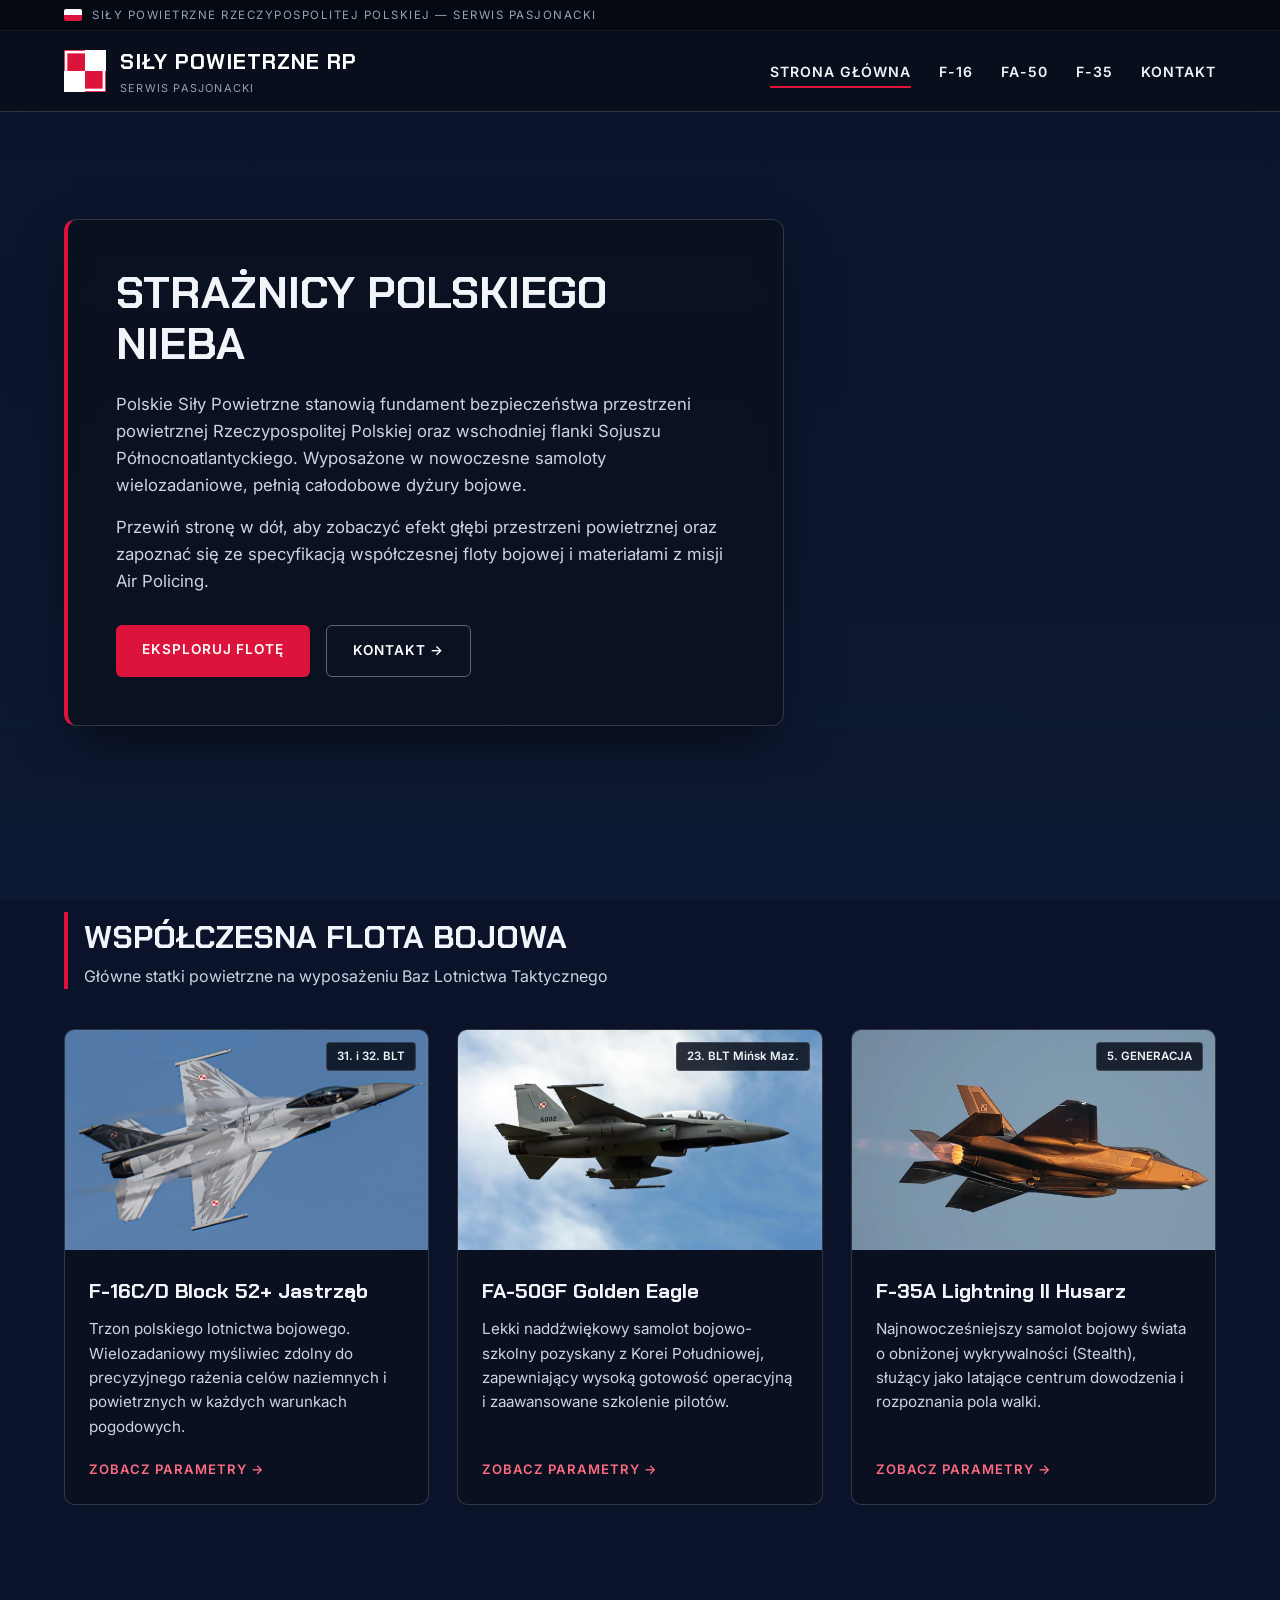
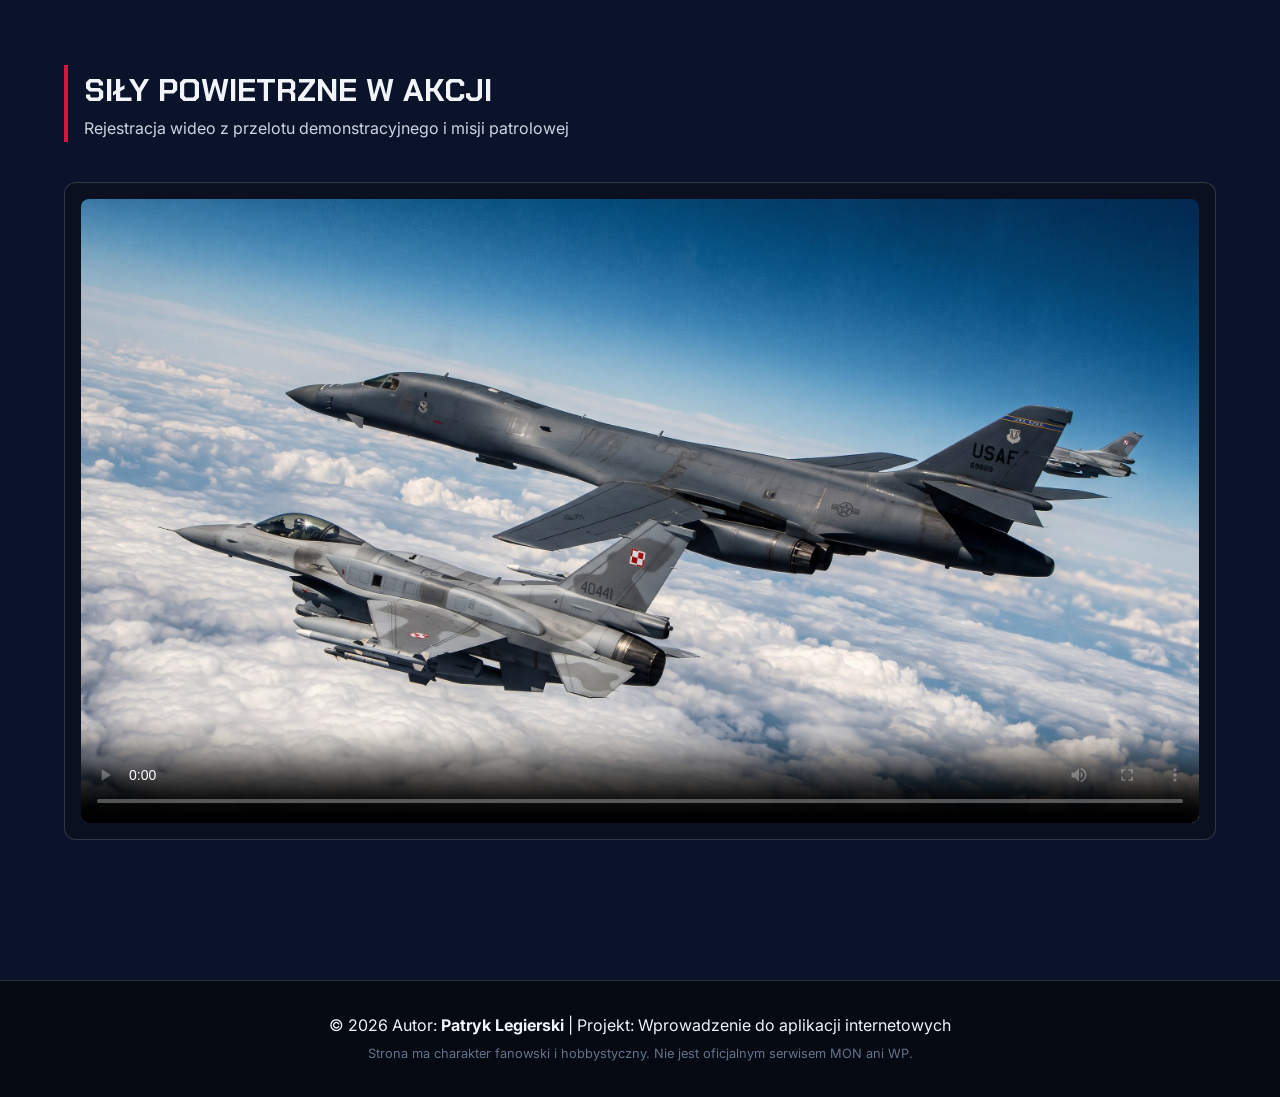
==== commit a1d60af4: "f16 images" ====
--- a/Projekt_01/index.html
+++ b/Projekt_01/index.html
@@ -3,7 +3,7 @@
 <head>
     <meta charset="UTF-8">
     <meta name="viewport" content="width=device-width, initial-scale=1.0">
-    <title>Siły Powietrzne RP | Portal Informacyjny</title>
+    <title>Siły Powietrzne RP | Portal Pasjonacki</title>
     <!-- Czcionki Google Fonts w stylu militarnym / nowoczesnym -->
     <link rel="preconnect" href="https://fonts.googleapis.com">
     <link rel="preconnect" href="https://fonts.gstatic.com" crossorigin>
@@ -133,7 +133,7 @@
         </div>
 
         <div class="video-wrapper">
-            <video controls poster="assets/img/f16_minaturka.jpg">
+            <video controls poster="assets/img/f16_minaturka.jpeg">
                 <source src="assets/video/f16_video1.mp4" type="video/mp4">
                 Twoja przeglądarka nie obsługuje odtwarzacza wideo HTML5.
             </video>
--- a/Projekt_01/css/style.css
+++ b/Projekt_01/css/style.css
@@ -372,4 +372,267 @@
     font-size: 0.8rem;
     color: #64748b;
     margin-top: 6px;
+}
+
+/* =========================================================
+   STYLE DLA PODSTRON SAMOLOTÓW (F-16, FA-50, F-35)
+   ========================================================= */
+
+/* Sekcja wstępna na podstronie */
+.subpage-hero {
+    padding: 60px 0 20px;
+}
+
+.subpage-intro {
+    max-width: 100%;
+}
+
+/* Szybkie statystyki w karcie tytułowej */
+.quick-stats {
+    display: grid;
+    grid-template-columns: repeat(auto-fit, minmax(160px, 1fr));
+    gap: 16px;
+    margin-top: 32px;
+    padding-top: 24px;
+    border-top: 1px solid var(--glass-border);
+}
+
+.stat-box {
+    background: rgba(5, 9, 17, 0.55);
+    border: 1px solid var(--glass-border);
+    padding: 16px;
+    border-radius: 8px;
+    text-align: center;
+}
+
+.stat-value {
+    display: block;
+    font-family: 'Chakra Petch', sans-serif;
+    font-size: 1.65rem;
+    font-weight: 700;
+    color: #ffffff;
+}
+
+.stat-label {
+    font-size: 0.72rem;
+    letter-spacing: 1.2px;
+    color: #ff6b81;
+    font-weight: 600;
+}
+
+/* =========================================================
+   SCROLL-DRIVEN SHOWCASE (STICKY HUD + KARTY)
+   ========================================================= */
+.scroll-showcase {
+    display: grid;
+    grid-template-columns: 1.15fr 0.85fr;
+    gap: 40px;
+    align-items: start;
+}
+
+/* Przyklejony kontener po lewej stronie */
+.sticky-visual {
+    position: sticky;
+    top: 110px;
+}
+
+.hud-frame {
+    background: var(--dark-navy);
+    backdrop-filter: blur(16px);
+    border: 1px solid var(--glass-border);
+    border-radius: 12px;
+    padding: 16px;
+    box-shadow: 0 25px 50px -12px rgba(0, 0, 0, 0.65);
+}
+
+.hud-top-bar,
+.hud-bottom-bar {
+    display: flex;
+    justify-content: space-between;
+    font-family: 'Chakra Petch', sans-serif;
+    font-size: 0.75rem;
+    letter-spacing: 1.2px;
+    color: #94a3b8;
+    padding: 8px 4px;
+}
+
+.hud-top-bar {
+    border-bottom: 1px solid var(--glass-border);
+    margin-bottom: 12px;
+}
+
+.hud-bottom-bar {
+    border-top: 1px solid var(--glass-border);
+    margin-top: 12px;
+}
+
+#hud-mode-label {
+    color: #ff6b81;
+    font-weight: 700;
+}
+
+.showcase-img-container {
+    position: relative;
+    height: 400px;
+    border-radius: 8px;
+    overflow: hidden;
+    border: 1px solid rgba(220, 20, 60, 0.35);
+}
+
+.showcase-img-container img {
+    width: 100%;
+    height: 100%;
+    object-fit: cover;
+    display: block;
+    transition: transform 0.5s ease, filter 0.4s ease;
+}
+
+/* Celownik taktyczny HUD na obrazku */
+.hud-crosshair {
+    position: absolute;
+    inset: 20px;
+    border: 1px dashed rgba(255, 255, 255, 0.22);
+    pointer-events: none;
+}
+
+.hud-crosshair::before,
+.hud-crosshair::after {
+    content: '';
+    position: absolute;
+    background: rgba(220, 20, 60, 0.6);
+}
+
+.hud-crosshair::before {
+    top: 50%;
+    left: calc(50% - 15px);
+    width: 30px;
+    height: 1px;
+}
+
+.hud-crosshair::after {
+    left: 50%;
+    top: calc(50% - 15px);
+    width: 1px;
+    height: 30px;
+}
+
+/* Przewijane karty po prawej stronie */
+.scroll-steps {
+    display: flex;
+    flex-direction: column;
+    gap: 140px;
+    padding: 20px 0 80px;
+}
+
+.step-card {
+    background: var(--dark-navy);
+    backdrop-filter: blur(14px);
+    border: 1px solid var(--glass-border);
+    border-left: 4px solid var(--crimson);
+    border-radius: 10px;
+    padding: 32px;
+    box-shadow: 0 15px 35px rgba(0, 0, 0, 0.4);
+    transition: transform 0.3s ease, border-color 0.3s ease;
+}
+
+.step-card:hover {
+    transform: translateX(-4px);
+    border-color: rgba(220, 20, 60, 0.8);
+}
+
+.step-number {
+    display: inline-block;
+    font-family: 'Chakra Petch', sans-serif;
+    font-size: 0.78rem;
+    letter-spacing: 1.5px;
+    color: #ff6b81;
+    margin-bottom: 8px;
+}
+
+.step-card h3 {
+    font-family: 'Chakra Petch', sans-serif;
+    font-size: 1.45rem;
+    margin-bottom: 14px;
+}
+
+.step-card p {
+    color: var(--text-muted);
+    font-size: 0.96rem;
+    margin-bottom: 12px;
+}
+
+/* =========================================================
+   TABELA TAKTYCZNO-TECHNICZNA
+   ========================================================= */
+.table-container {
+    background: var(--dark-navy);
+    backdrop-filter: blur(14px);
+    border: 1px solid var(--glass-border);
+    border-radius: 12px;
+    overflow-x: auto;
+}
+
+.tech-table {
+    width: 100%;
+    border-collapse: collapse;
+    text-align: left;
+}
+
+.tech-table th,
+.tech-table td {
+    padding: 16px 24px;
+    border-bottom: 1px solid var(--glass-border);
+}
+
+.tech-table th {
+    background: rgba(220, 20, 60, 0.18);
+    font-family: 'Chakra Petch', sans-serif;
+    font-size: 0.85rem;
+    text-transform: uppercase;
+    letter-spacing: 1px;
+    color: #ffffff;
+}
+
+.tech-table tbody tr:hover {
+    background: rgba(255, 255, 255, 0.04);
+}
+
+.tech-table td {
+    color: var(--text-muted);
+    font-size: 0.95rem;
+}
+
+/* =========================================================
+   GALERIA ZDJĘĆ (CSS GRID)
+   ========================================================= */
+.gallery-grid {
+    display: grid;
+    grid-template-columns: repeat(auto-fit, minmax(280px, 1fr));
+    gap: 24px;
+}
+
+.gallery-item {
+    background: var(--dark-navy);
+    border: 1px solid var(--glass-border);
+    border-radius: 10px;
+    overflow: hidden;
+    transition: transform 0.3s ease;
+}
+
+.gallery-item:hover {
+    transform: translateY(-6px);
+}
+
+.gallery-item img {
+    width: 100%;
+    height: 220px;
+    object-fit: cover;
+    display: block;
+}
+
+.gallery-item figcaption {
+    padding: 14px 18px;
+    font-size: 0.85rem;
+    color: var(--text-muted);
+    border-top: 1px solid var(--glass-border);
 }
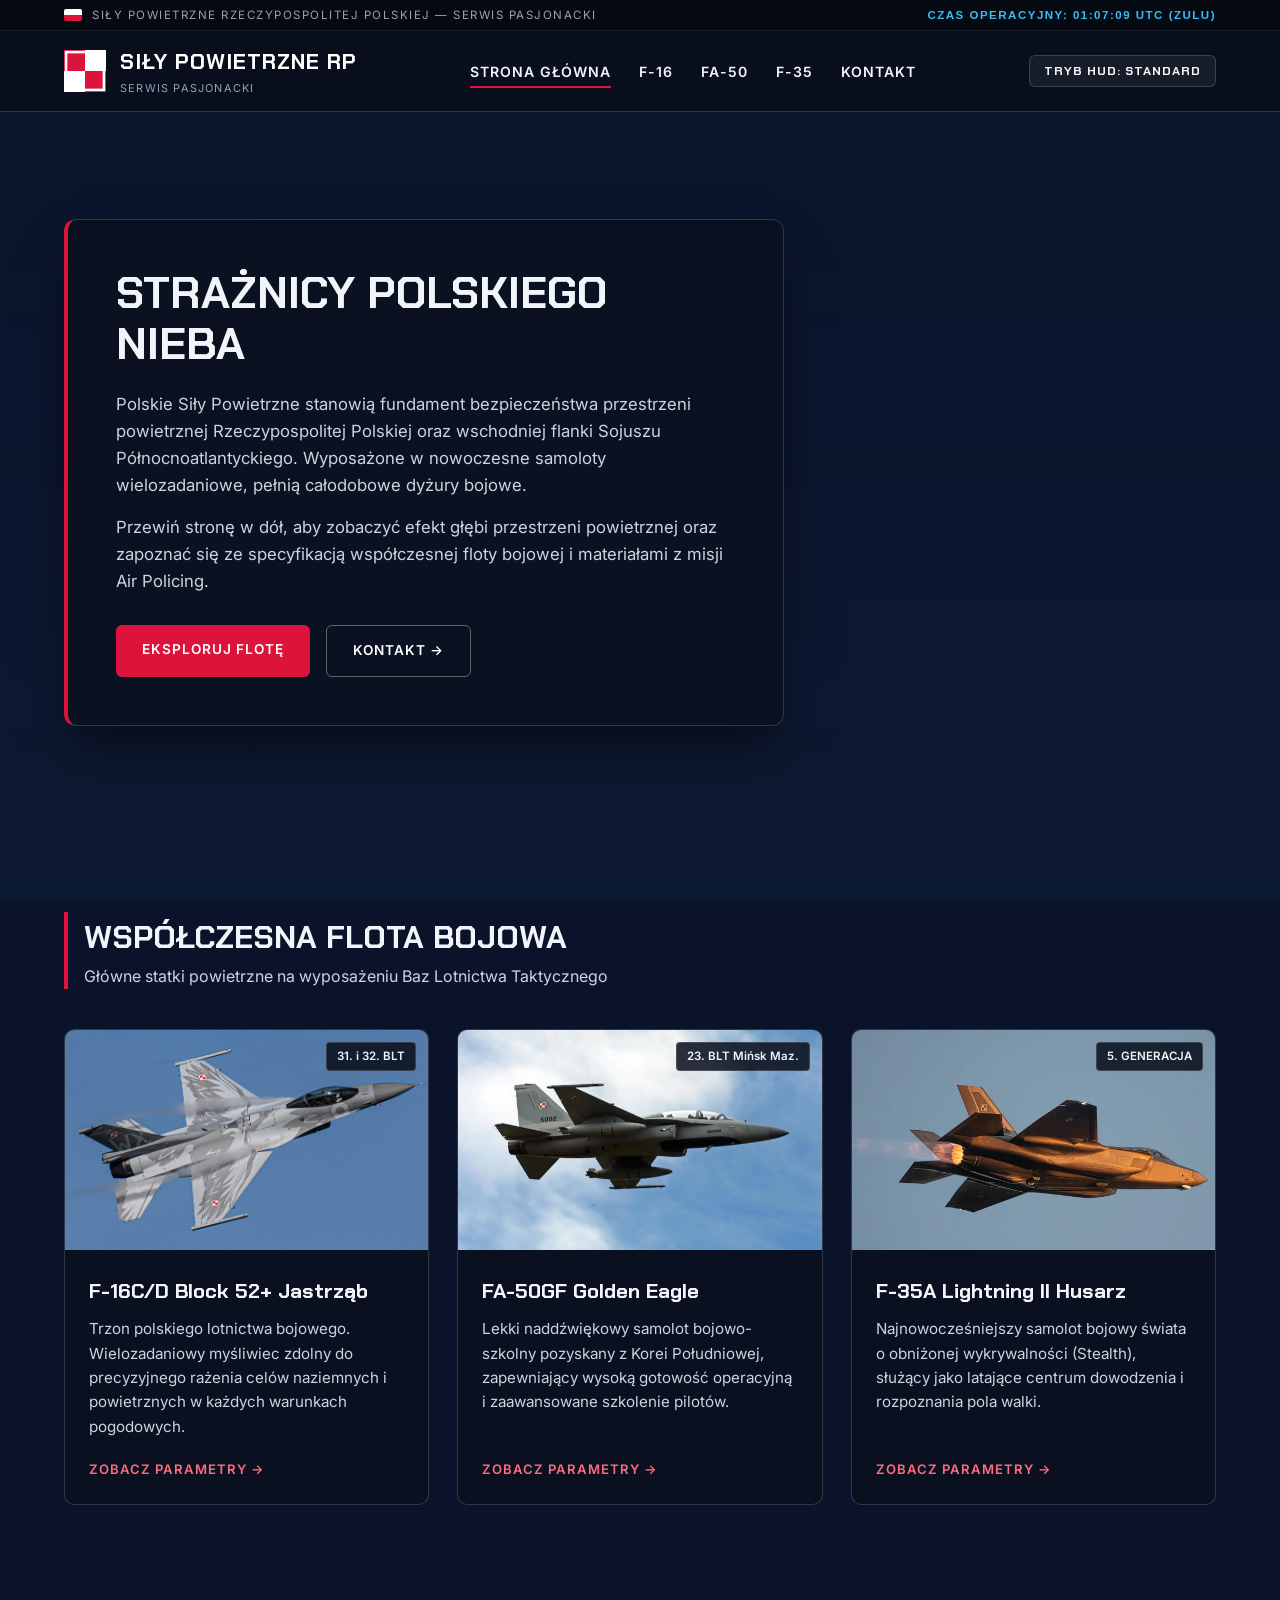
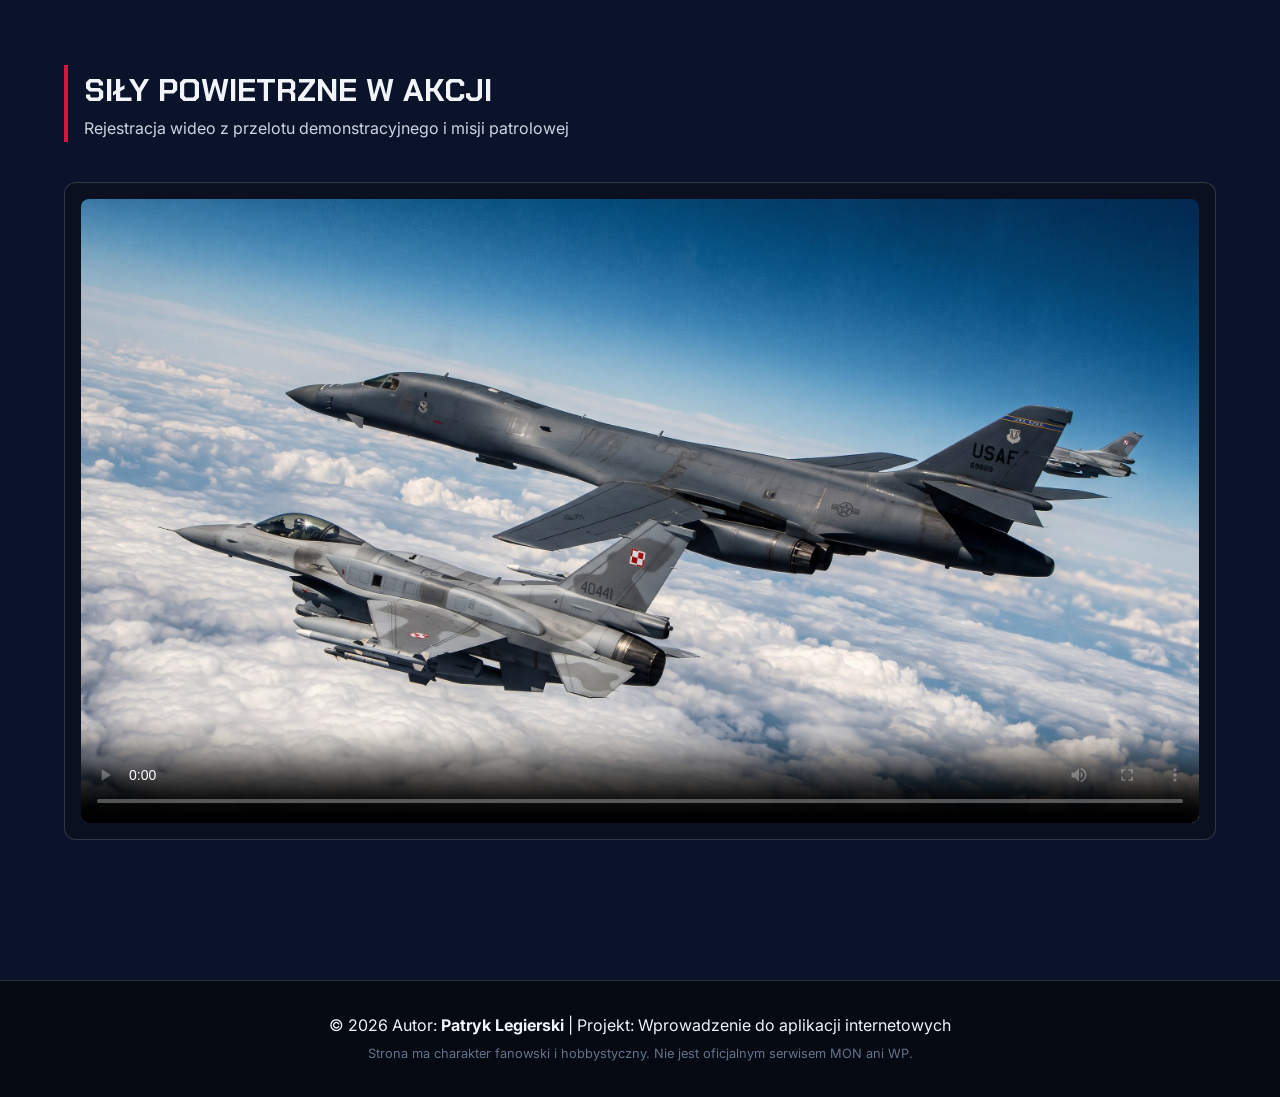
==== commit 7832ac5b: "v1.0" ====
--- a/Projekt_01/index.html
+++ b/Projekt_01/index.html
@@ -4,6 +4,8 @@
     <meta charset="UTF-8">
     <meta name="viewport" content="width=device-width, initial-scale=1.0">
     <title>Siły Powietrzne RP | Portal Pasjonacki</title>
+    <!-- Ikona karty przeglądarki (Favicon) - Polska Szachownica Lotnicza SVG -->
+    <link rel="icon" type="image/svg+xml" href="data:image/svg+xml,%3Csvg xmlns='http://www.w3.org/2000/svg' viewBox='0 0 100 100'%3E%3Crect width='100' height='100' fill='%23ffffff'/%3E%3Crect x='0' y='0' width='50' height='50' fill='%23dc143c'/%3E%3Crect x='50' y='50' width='50' height='50' fill='%23dc143c'/%3E%3Crect x='5' y='5' width='90' height='90' fill='none' stroke='%23ffffff' stroke-width='6'/%3E%3C/svg%3E">
     <!-- Czcionki Google Fonts w stylu militarnym / nowoczesnym -->
     <link rel="preconnect" href="https://fonts.googleapis.com">
     <link rel="preconnect" href="https://fonts.gstatic.com" crossorigin>
@@ -149,6 +151,6 @@
         <p class="footer-note">Strona ma charakter fanowski i hobbystyczny. Nie jest oficjalnym serwisem MON ani WP.</p>
     </div>
 </footer>
-
+    <script src="js/script.js"></script>
 </body>
 </html>
--- a/Projekt_01/css/style.css
+++ b/Projekt_01/css/style.css
@@ -635,4 +635,328 @@
     font-size: 0.85rem;
     color: var(--text-muted);
     border-top: 1px solid var(--glass-border);
+}
+
+/* =========================================================
+   PODSTRONA KONTAKTU I FORMULARZ (WALIDACJA HTML5)
+   ========================================================= */
+.contact-layout {
+    display: grid;
+    grid-template-columns: 0.9fr 1.1fr;
+    gap: 36px;
+    align-items: start;
+}
+
+.contact-info-card,
+.contact-form-card {
+    background: var(--dark-navy);
+    backdrop-filter: blur(16px);
+    border: 1px solid var(--glass-border);
+    border-radius: 12px;
+    padding: 36px;
+    box-shadow: 0 20px 45px rgba(0, 0, 0, 0.5);
+}
+
+.contact-info-card {
+    border-left: 4px solid var(--crimson);
+}
+
+.contact-info-card h3,
+.contact-form-card h3 {
+    font-family: 'Chakra Petch', sans-serif;
+    font-size: 1.5rem;
+    text-transform: uppercase;
+    margin-bottom: 12px;
+}
+
+.contact-info-card p,
+.form-subtitle {
+    color: var(--text-muted);
+    font-size: 0.95rem;
+    margin-bottom: 24px;
+}
+
+.info-block {
+    margin-top: 24px;
+    padding-top: 20px;
+    border-top: 1px solid var(--glass-border);
+}
+
+.info-label {
+    display: block;
+    font-family: 'Chakra Petch', sans-serif;
+    font-size: 0.75rem;
+    letter-spacing: 1.4px;
+    color: #ff6b81;
+    margin-bottom: 8px;
+}
+
+.info-value {
+    font-size: 1.1rem;
+    font-weight: 600;
+    color: #ffffff;
+    margin-bottom: 0;
+}
+
+.base-list {
+    list-style: none;
+    color: var(--text-muted);
+    font-size: 0.9rem;
+}
+
+.base-list li {
+    margin-bottom: 8px;
+}
+
+.status-online {
+    font-family: 'Chakra Petch', sans-serif;
+    font-size: 0.85rem;
+    color: #4ade80;
+    letter-spacing: 1px;
+    margin-bottom: 0;
+}
+
+/* Style pól formularza */
+.form-group {
+    margin-bottom: 20px;
+    display: flex;
+    flex-direction: column;
+    gap: 8px;
+}
+
+.form-group label {
+    font-size: 0.88rem;
+    font-weight: 600;
+    color: var(--text-light);
+    letter-spacing: 0.5px;
+}
+
+.form-group input,
+.form-group select,
+.form-group textarea {
+    width: 100%;
+    background: rgba(5, 9, 17, 0.75);
+    border: 1px solid var(--glass-border);
+    border-radius: 6px;
+    padding: 13px 16px;
+    color: var(--text-light);
+    font-family: 'Inter', sans-serif;
+    font-size: 0.95rem;
+    transition: border-color 0.25s ease, box-shadow 0.25s ease;
+}
+
+.form-group select option {
+    background-color: #0b132b;
+    color: #ffffff;
+}
+
+.form-group textarea {
+    resize: vertical;
+    min-height: 130px;
+}
+
+/* Efekt skupienia (Focus) i wizualna walidacja HTML5 */
+.form-group input:focus,
+.form-group select:focus,
+.form-group textarea:focus {
+    outline: none;
+    border-color: #38bdf8;
+    box-shadow: 0 0 0 3px rgba(56, 189, 248, 0.2);
+}
+
+/* Czerwona ramka, gdy użytkownik wpisał niepoprawne dane */
+.form-group input:not(:placeholder-shown):invalid,
+.form-group textarea:not(:placeholder-shown):invalid {
+    border-color: #ef4444;
+    box-shadow: 0 0 0 3px rgba(239, 68, 68, 0.2);
+}
+
+/* Zielona ramka, gdy pole jest wypełnione poprawnie */
+.form-group input:not(:placeholder-shown):valid,
+.form-group textarea:not(:placeholder-shown):valid,
+.form-group select:valid {
+    border-color: rgba(74, 222, 128, 0.6);
+}
+
+.btn-submit {
+    width: 100%;
+    background: var(--crimson);
+    color: #ffffff;
+    border: none;
+    border-radius: 6px;
+    padding: 15px 28px;
+    font-family: 'Chakra Petch', sans-serif;
+    font-size: 0.95rem;
+    font-weight: 700;
+    letter-spacing: 1.5px;
+    text-transform: uppercase;
+    cursor: pointer;
+    transition: background 0.25s ease, transform 0.2s ease;
+}
+
+.btn-submit:hover {
+    background: #b81032;
+    transform: translateY(-2px);
+}
+
+.form-feedback {
+    margin-top: 18px;
+    padding: 14px 18px;
+    border-radius: 6px;
+    background: rgba(22, 101, 52, 0.35);
+    border: 1px solid #4ade80;
+    color: #bbf7d0;
+    font-size: 0.9rem;
+}
+
+/* =========================================================
+   RESPONSYWNOŚĆ (RWD - MEDIA QUERIES ZA 2.0 PKT)
+   ========================================================= */
+
+/* Tablety i mniejsze laptopy (poniżej 992px) */
+@media (max-width: 992px) {
+    .scroll-showcase,
+    .contact-layout {
+        grid-template-columns: 1fr;
+    }
+
+    /* Na mniejszych ekranach panel HUD zostaje na górze sekcji, ale zmniejsza wysokość,
+       żeby nie zasłaniać przewijanych kart na małym ekranie */
+    .sticky-visual {
+        position: relative;
+        top: 0;
+        margin-bottom: 24px;
+    }
+
+    .scroll-steps {
+        gap: 32px;
+        padding: 0;
+    }
+
+    .hero-card h2 {
+        font-size: 2.2rem;
+    }
+}
+
+/* Smartfony (poniżej 640px) */
+@media (max-width: 640px) {
+    .gov-bar {
+        font-size: 0.62rem;
+        justify-content: center;
+        text-align: center;
+    }
+
+    .nav-container {
+        flex-direction: column;
+        align-items: flex-start;
+        gap: 12px;
+    }
+
+    .nav-links {
+        width: 100%;
+        flex-wrap: wrap;
+        gap: 14px;
+        border-top: 1px solid var(--glass-border);
+        padding-top: 10px;
+    }
+
+    .hero-card,
+    .contact-info-card,
+    .contact-form-card,
+    .step-card {
+        padding: 24px 18px;
+    }
+
+    .hero-card h2 {
+        font-size: 1.75rem;
+    }
+
+    .showcase-img-container {
+        height: 250px;
+    }
+
+    .kafelki-kontener,
+    .gallery-grid {
+        grid-template-columns: 1fr;
+    }
+
+    .tech-table th,
+    .tech-table td {
+        padding: 12px 14px;
+        font-size: 0.85rem;
+    }
+}
+
+/* =========================================================
+   STYLE PODEFEKTÓW JAVASCRIPT
+   ========================================================= */
+
+/* Płynne przejście zdjęcia w celowniku HUD przy scrollowaniu */
+#showcase-main-img {
+    transition: opacity 0.25s ease-in-out, transform 0.5s ease;
+}
+
+.img-fade-out {
+    opacity: 0.15;
+}
+
+/* Podświetlenie aktualnie czytanej karty modułu */
+.step-card.active-step {
+    border-color: #ff6b81;
+    box-shadow: 0 0 28px rgba(220, 20, 60, 0.35);
+    transform: translateX(-6px);
+}
+
+/* Zegar UTC w górnym pasku */
+.utc-clock {
+    margin-left: auto;
+    font-family: 'Chakra Petch', sans-serif;
+    color: #38bdf8;
+    font-weight: 600;
+}
+
+/* Przycisk zmiany trybu Noktowizji (HUD) w nawigacji */
+.hud-toggle-btn {
+    background: rgba(255, 255, 255, 0.06);
+    color: var(--text-light);
+    border: 1px solid var(--glass-border);
+    padding: 7px 14px;
+    border-radius: 6px;
+    font-family: 'Chakra Petch', sans-serif;
+    font-size: 0.78rem;
+    font-weight: 700;
+    letter-spacing: 1px;
+    cursor: pointer;
+    transition: all 0.25s ease;
+}
+
+.hud-toggle-btn:hover {
+    border-color: var(--crimson);
+    background: rgba(220, 20, 60, 0.18);
+}
+
+/* TRYB NOKTOWIZJI / ZIELONY HUD (aktywowany przez JS i localStorage) */
+body.hud-night-mode {
+    --crimson: #10b981;                  /* Zamiana czerwieni na taktyczną zieleń */
+    --dark-navy: rgba(4, 22, 14, 0.86);  /* Ciemnozielone tło paneli */
+    --glass-border: rgba(16, 185, 129, 0.35);
+}
+
+body.hud-night-mode .sky-container {
+    filter: hue-rotate(95deg) brightness(0.65) contrast(1.25);
+}
+
+body.hud-night-mode .badge,
+body.hud-night-mode .card-link,
+body.hud-night-mode .stat-label,
+body.hud-night-mode .step-number,
+body.hud-night-mode .info-label,
+body.hud-night-mode #hud-mode-label {
+    color: #34d399;
+}
+
+body.hud-night-mode .hud-toggle-btn {
+    border-color: #10b981;
+    color: #34d399;
+    box-shadow: 0 0 12px rgba(16, 185, 129, 0.3);
 }
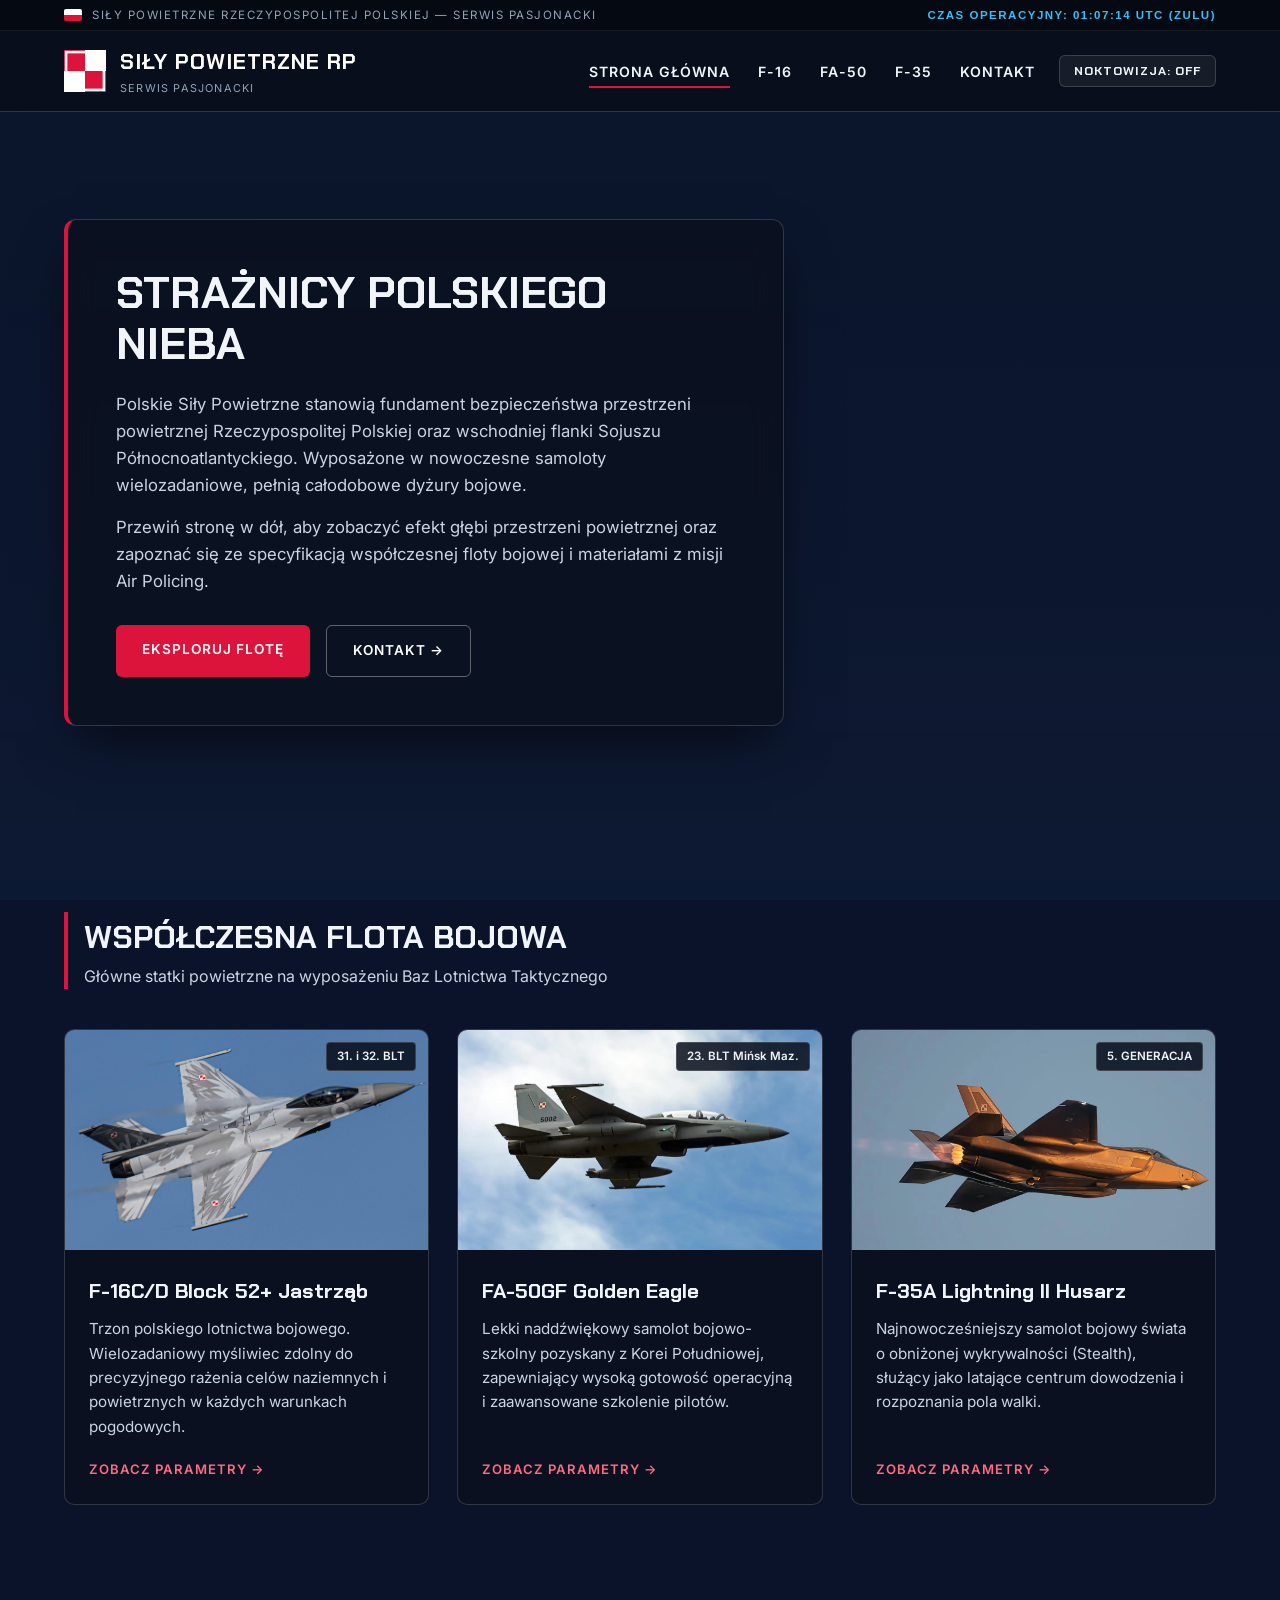
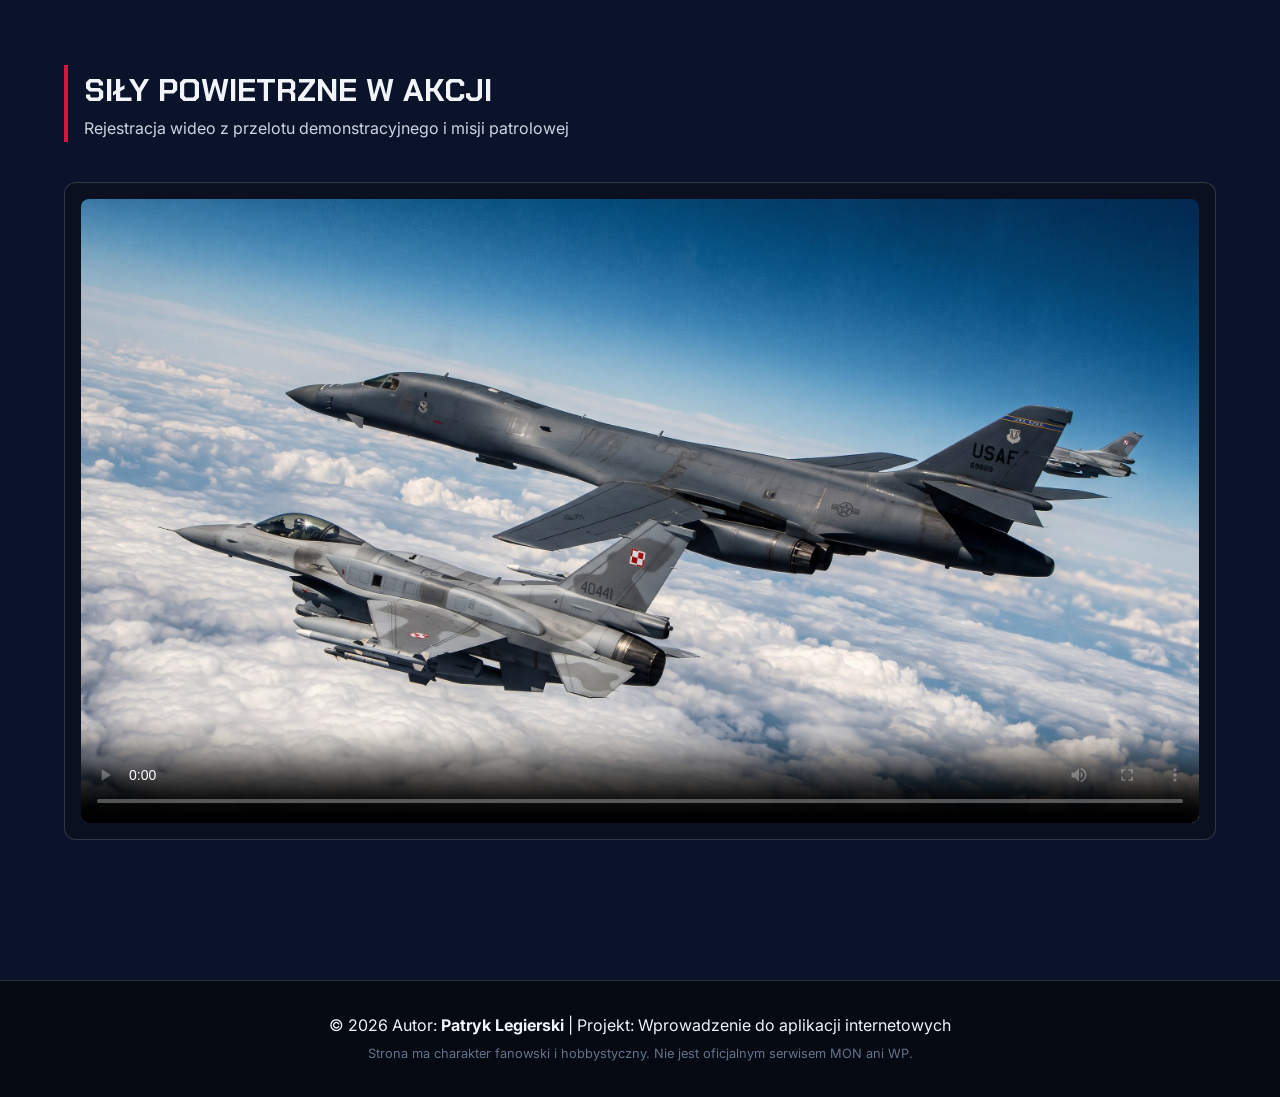
==== commit 0ee16be4: "small changes" ====
--- a/Projekt_01/index.html
+++ b/Projekt_01/index.html
@@ -6,7 +6,6 @@
     <title>Siły Powietrzne RP | Portal Pasjonacki</title>
     <!-- Ikona karty przeglądarki (Favicon) - Polska Szachownica Lotnicza SVG -->
     <link rel="icon" type="image/svg+xml" href="data:image/svg+xml,%3Csvg xmlns='http://www.w3.org/2000/svg' viewBox='0 0 100 100'%3E%3Crect width='100' height='100' fill='%23ffffff'/%3E%3Crect x='0' y='0' width='50' height='50' fill='%23dc143c'/%3E%3Crect x='50' y='50' width='50' height='50' fill='%23dc143c'/%3E%3Crect x='5' y='5' width='90' height='90' fill='none' stroke='%23ffffff' stroke-width='6'/%3E%3C/svg%3E">
-    <!-- Czcionki Google Fonts w stylu militarnym / nowoczesnym -->
     <link rel="preconnect" href="https://fonts.googleapis.com">
     <link rel="preconnect" href="https://fonts.gstatic.com" crossorigin>
     <link href="https://fonts.googleapis.com/css2?family=Chakra+Petch:wght@600;700&family=Inter:wght@300;400;600&display=swap" rel="stylesheet">
@@ -61,7 +60,6 @@
     <!-- SEKCJA POWITALNA (HERO) + ARTYKUŁ Z LAB 1 -->
     <section id="o-projekcie" class="hero-section">
         <article class="hero-card">
-            <!--<span class="badge">SYSTEM OBRONY POWIETRZNEJ NATO</span>-->
             <h2>Strażnicy Polskiego Nieba</h2>
             <p>
                 Polskie Siły Powietrzne stanowią fundament bezpieczeństwa przestrzeni powietrznej
--- a/Projekt_01/css/style.css
+++ b/Projekt_01/css/style.css
@@ -99,14 +99,17 @@
 }
 
 .nav-container {
-    max-width: 1280px;
-    margin: 0 auto;
+    width: 100%;
     padding: 14px 5%;
     display: flex;
     justify-content: space-between;
     align-items: center;
     flex-wrap: wrap;
-    gap: 20px;
+    gap: 24px;
+}
+
+.nav-container nav {
+    margin-left: auto;
 }
 
 .logo {
@@ -430,10 +433,18 @@
     align-items: start;
 }
 
-/* Przyklejony kontener po lewej stronie */
+
 .sticky-visual {
     position: sticky;
-    top: 110px;
+    top: calc(50vh - 215px);
+}
+
+
+.scroll-steps {
+    display: flex;
+    flex-direction: column;
+    gap: 180px;
+    padding: 12vh 0 20vh;
 }
 
 .hud-frame {
@@ -938,12 +949,14 @@
 /* TRYB NOKTOWIZJI / ZIELONY HUD (aktywowany przez JS i localStorage) */
 body.hud-night-mode {
     --crimson: #10b981;                  /* Zamiana czerwieni na taktyczną zieleń */
-    --dark-navy: rgba(4, 22, 14, 0.86);  /* Ciemnozielone tło paneli */
+    --dark-navy: rgba(12, 16, 20, 0.88); /* Ciemnoszare/czarne tło paneli */
     --glass-border: rgba(16, 185, 129, 0.35);
+    background-color: #050507;           /* Głęboka czerń pod spodem */
 }
 
 body.hud-night-mode .sky-container {
-    filter: hue-rotate(95deg) brightness(0.65) contrast(1.25);
+    /* Szaro-czarne nocne niebo bez fioletowego zafarbu */
+    filter: grayscale(100%) brightness(0.55) contrast(1.2);
 }
 
 body.hud-night-mode .badge,
@@ -959,4 +972,36 @@
     border-color: #10b981;
     color: #34d399;
     box-shadow: 0 0 12px rgba(16, 185, 129, 0.3);
+}
+
+/* Naprawa czerwonych obramowań, poświaty kart, tabeli i celownika w trybie noktowizji */
+body.hud-night-mode .step-card.active-step {
+    border-color: #10b981;
+    box-shadow: 0 0 28px rgba(16, 185, 129, 0.35);
+}
+
+body.hud-night-mode .step-card:hover,
+body.hud-night-mode .kafelek:hover {
+    border-color: rgba(16, 185, 129, 0.8);
+}
+
+body.hud-night-mode .tech-table th,
+body.hud-night-mode .badge,
+body.hud-night-mode .hud-toggle-btn:hover {
+    background: rgba(16, 185, 129, 0.18);
+    border-color: rgba(16, 185, 129, 0.45);
+}
+
+body.hud-night-mode .showcase-img-container {
+    border-color: rgba(16, 185, 129, 0.45);
+}
+
+body.hud-night-mode .hud-crosshair::before,
+body.hud-night-mode .hud-crosshair::after {
+    background: rgba(16, 185, 129, 0.75);
+}
+
+body.hud-night-mode .btn-primary:hover,
+body.hud-night-mode .btn-submit:hover {
+    background: #059669;
 }
